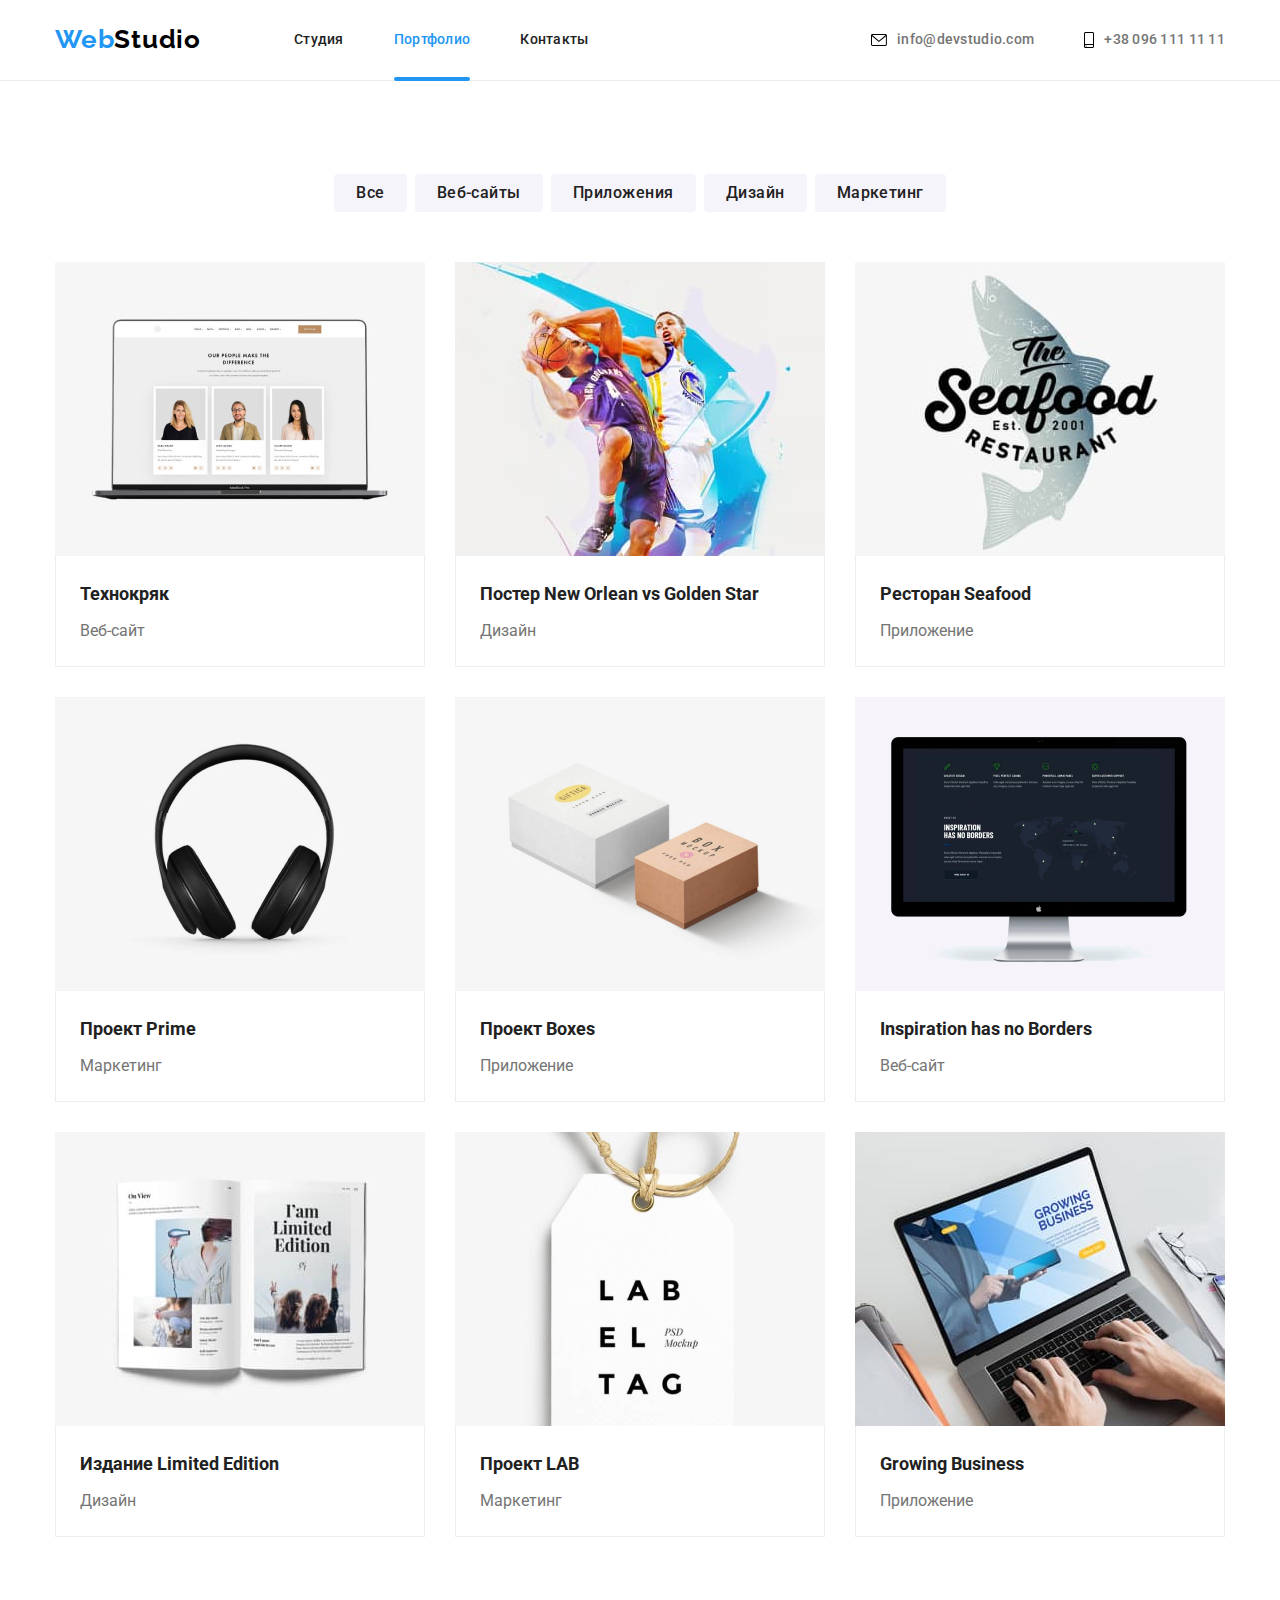
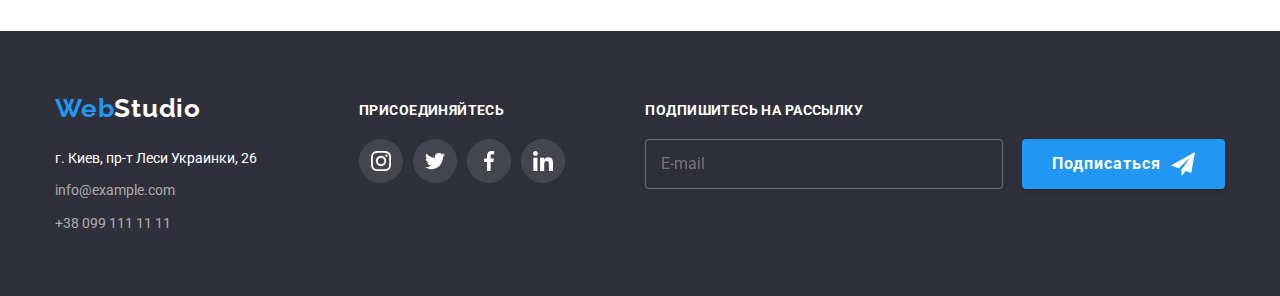
==== portfolio.html @ 0a2e7b6c "clone hw-07" ====
<!DOCTYPE html>
<html lang="en">
  <head>
    <meta charset="UTF-8" />
    <meta http-equiv="X-UA-Compatible" content="IE=edge" />
    <meta name="viewport" content="width=device-width, initial-scale=1.0" />
    <title>Portfolio</title>
    <link rel="preconnect" href="https://fonts.googleapis.com" />
    <link rel="preconnect" href="https://fonts.gstatic.com" crossorigin />
    <link
      href="https://fonts.googleapis.com/css2?family=Raleway:wght@700&family=Roboto:wght@400;500;700;900&display=swap"
      rel="stylesheet"
    />
    <link
      rel="stylesheet"
      href="https://cdnjs.cloudflare.com/ajax/libs/modern-normalize/1.1.0/modern-normalize.min.css"
    />
    <link rel="stylesheet" href="./css/main.min.css" />
  </head>
  <body>
    <!-- Navigation -->
    <header class="header">
      <div class="container">
        <a class="logo" href="./index.html" lang="en">
          <span class="logo__part">Web</span>Studio
        </a>
        <nav>
          <ul class="navigation list">
            <li class="navigation__item">
              <a href="./index.html" class="navigation__link">Студия</a>
            </li>
            <li class="navigation__item">
              <a
                href="./portfolio.html"
                class="navigation__link navigation__link--current"
                >Портфолио</a
              >
            </li>
            <li class="navigation__item">
              <a href="" class="navigation__link">Контакты</a>
            </li>
          </ul>
        </nav>
        <ul class="contacts list">
          <li class="contacts__item">
            <a href="mailto:info@example.com" class="contacts__link">
              <svg class="contacts__icon" width="16" height="12">
                <use href="./images/icons.svg#icon-envelope"></use>
              </svg>
              info@devstudio.com</a
            >
          </li>
          <li class="contacts__item">
            <a href="tel:+380991111111" class="contacts__link">
              <svg class="contacts__icon" width="10" height="16">
                <use href="./images/icons.svg#icon-smartphone"></use>
              </svg>
              +38 096 111 11 11</a
            >
          </li>
        </ul>
      </div>
    </header>
    <main>
      <section class="section">
        <div class="container">
          <h1 class="h-delete">Portfolio</h1>
          <div>
            <ul class="categories-list list">
              <li class="categories-list__item">
                <button class="button categories-list__button" type="button">
                  Все
                </button>
              </li>
              <li class="categories-list__item">
                <button class="button categories-list__button" type="button">
                  Веб-сайты
                </button>
              </li>
              <li class="categories-list__item">
                <button class="button categories-list__button" type="button">
                  Приложения
                </button>
              </li>
              <li class="categories-list__item">
                <button class="button categories-list__button" type="button">
                  Дизайн
                </button>
              </li>
              <li class="categories-list__item">
                <button class="button categories-list__button" type="button">
                  Маркетинг
                </button>
              </li>
            </ul>
          </div>

          <!-- Portfolio -->

          <ul class="project portfolio-list list">
            <li class="project__item">
              <div class="project__wrap">
                <img
                  class="project__img"
                  src="./images/portfolio-tehnokrak.jpg"
                  alt="Страница веб-сайта на ноутбуке"
                  width="370"
                />
                <p class="project__top-text">
                  Технокряк это современная площадка распространения
                  коронавируса. Компании используют эту платформу для цифрового
                  шпионажа и атак на защищённые сервера конкурентов.
                </p>
              </div>
              <div class="project-name">
                <h2 class="project-name__title">Технокряк</h2>
                <p class="project-name__text">Веб-сайт</p>
              </div>
            </li>
            <li class="project__item">
              <div class="project__wrap">
                <img
                  class="project__img"
                  src="./images/portfolio-new-orlean-vs-golden-star.jpg"
                  alt="Два баскетболиста в прыжке борятся за мяч"
                  width="370"
                />
                <p class="project__top-text">
                  Технокряк это современная площадка распространения
                  коронавируса. Компании используют эту платформу для цифрового
                  шпионажа и атак на защищённые сервера конкурентов.
                </p>
              </div>

              <div class="project-name">
                <h2 class="project-name__title">
                  Постер New Orlean vs Golden Star
                </h2>
                <p class="project-name__text">Дизайн</p>
              </div>
            </li>
            <li class="project__item">
              <div class="project__wrap">
                <img
                  class="project__img"
                  src="./images/portfolio-seafood.jpg"
                  alt="Логотип ресторана Seafood, рыба на фоне"
                  width="370"
                />
                <p class="project__top-text">
                  Технокряк это современная площадка распространения
                  коронавируса. Компании используют эту платформу для цифрового
                  шпионажа и атак на защищённые сервера конкурентов.
                </p>
              </div>

              <div class="project-name">
                <h2 class="project-name__title">Ресторан Seafood</h2>
                <p class="project-name__text">Приложение</p>
              </div>
            </li>
            <li class="project__item">
              <div class="project__wrap">
                <img
                  class="project__img"
                  src="./images/portfolio-prime.jpg"
                  alt="Наушники"
                  width="370"
                />
                <p class="project__top-text">
                  Технокряк это современная площадка распространения
                  коронавируса. Компании используют эту платформу для цифрового
                  шпионажа и атак на защищённые сервера конкурентов.
                </p>
              </div>

              <div class="project-name">
                <h2 class="project-name__title">Проект Prime</h2>
                <p class="project-name__text">Маркетинг</p>
              </div>
            </li>
            <li class="project__item">
              <div class="project__wrap">
                <img
                  class="project__img"
                  src="./images/portfolio-boxes.jpg"
                  alt="Две упаковки, одна белая, вторая крафтовая"
                  width="370"
                />
                <p class="project__top-text">
                  Технокряк это современная площадка распространения
                  коронавируса. Компании используют эту платформу для цифрового
                  шпионажа и атак на защищённые сервера конкурентов.
                </p>
              </div>

              <div class="project-name">
                <h2 class="project-name__title">Проект Boxes</h2>
                <p class="project-name__text">Приложение</p>
              </div>
            </li>
            <li class="project__item">
              <div class="project__wrap">
                <img
                  class="project__img"
                  src="./images/portfolio-inspiration-has-no-borders.jpg"
                  alt="Страница веб-сайта на мониторе"
                  width="370"
                />
                <p class="project__top-text">
                  Технокряк это современная площадка распространения
                  коронавируса. Компании используют эту платформу для цифрового
                  шпионажа и атак на защищённые сервера конкурентов.
                </p>
              </div>

              <div class="project-name">
                <h2 class="project-name__title">Inspiration has no Borders</h2>
                <p class="project-name__text">Веб-сайт</p>
              </div>
            </li>
            <li class="project__item">
              <div class="project__wrap">
                <img
                  class="project__img"
                  src="./images/portfolio-limited-edition.jpg"
                  alt="Открытый каталог"
                  width="370"
                />
                <p class="project__top-text">
                  Технокряк это современная площадка распространения
                  коронавируса. Компании используют эту платформу для цифрового
                  шпионажа и атак на защищённые сервера конкурентов.
                </p>
              </div>

              <div class="project-name">
                <h2 class="project-name__title">Издание Limited Edition</h2>
                <p class="project-name__text">Дизайн</p>
              </div>
            </li>
            <li class="project__item">
              <div class="project__wrap">
                <img
                  class="project__img"
                  src="./images/portfolio-lab.jpg"
                  alt="Бирка бренда одежды"
                  width="370"
                />
                <p class="project__top-text">
                  Технокряк это современная площадка распространения
                  коронавируса. Компании используют эту платформу для цифрового
                  шпионажа и атак на защищённые сервера конкурентов.
                </p>
              </div>

              <div class="project-name">
                <h2 class="project-name__title">Проект LAB</h2>
                <p class="project-name__text">Маркетинг</p>
              </div>
            </li>
            <li class="project__item">
              <div class="project__wrap">
                <img
                  class="project__img"
                  src="./images/portfolio-growing-business.jpg"
                  alt="Страница веб-сайта на ноутбуке"
                  width="370"
                />
                <p class="project__top-text">
                  Технокряк это современная площадка распространения
                  коронавируса. Компании используют эту платформу для цифрового
                  шпионажа и атак на защищённые сервера конкурентов.
                </p>
              </div>

              <div class="project-name">
                <h2 class="project-name__title">Growing Business</h2>
                <p class="project-name__text">Приложение</p>
              </div>
            </li>
          </ul>
        </div>
      </section>
    </main>
    <footer class="footer">
      <div class="flex-footer container">
        <div>
          <a class="logo footer__logo" href="./index.html" lang="en">
            <span class="logo__part">Web</span>Studio</a
          >
          <address>
            <ul class="list">
              <li>
                <a class="address" href="https://goo.gl/maps/RJu5ky6C8ofXvxGWA"
                  >г. Киев, пр-т Леси Украинки, 26</a
                >
              </li>
              <li>
                <a class="mail" href="mailto:info@example.com"
                  >info@example.com</a
                >
              </li>
              <li>
                <a class="tel" href="tel:+380991111111">+38 099 111 11 11</a>
              </li>
            </ul>
          </address>
        </div>
        <div class="footer-social">
          <h2 class="footer-social__title">присоединяйтесь</h2>
          <ul class="subscription-social list">
            <li class="subscription-social__item">
              <a
                class="subscription-social__icon"
                href="https://www.instagram.com/"
              >
                <svg width="20" height="20">
                  <use href="./images/icons.svg#icon-instagram"></use>
                </svg>
              </a>
            </li>
            <li class="subscription-social__item">
              <a class="subscription-social__icon" href="https://twitter.com/">
                <svg width="20" height="20">
                  <use href="./images/icons.svg#icon-twitter"></use>
                </svg>
              </a>
            </li>
            <li class="subscription-social__item">
              <a
                class="subscription-social__icon"
                href="https://www.facebook.com/"
              >
                <svg width="20" height="20">
                  <use href="./images/icons.svg#icon-facebook"></use>
                </svg>
              </a>
            </li>
            <li class="subscription-social__item">
              <a
                class="subscription-social__icon"
                href="https://www.linkedin.com/"
              >
                <svg width="20" height="20">
                  <use href="./images/icons.svg#icon-linkedin"></use>
                </svg>
              </a>
            </li>
          </ul>
        </div>
        <div class="subscription-email">
          <p class="subscription-email__title">Подпишитесь на рассылку</p>
          <form>
            <label for="mail"> </label>
            <input
              class="subscription-email__input"
              type="email"
              name="mail"
              id="mail"
              placeholder="E-mail"
            />
            <button class="subscription-email__btn" type="submit">
              Подписаться
              <svg class="subscription-email__icon" width="24" height="24">
                <use href="./images/icons.svg#icon-send"></use>
              </svg>
            </button>
          </form>
        </div>
      </div>
    </footer>
  </body>
</html>
---- css/main.min.css ----
:root{--accent-color: #2196f3;--primary-text-color: #757575;--title-text-color: #212121;--primary-white-color: #ffffff;--secondary-color: #f5f4fa;--footer-bg-color: #2f303a}a{text-decoration:none}h1,h2,h3,p,ul{padding:0;margin:0}button{cursor:pointer}body{font-family:Roboto, sans-serif;color:var(--title-text-color);padding-top:80px}.list{margin:0;padding:0;list-style:none}.h-delete{position:absolute;white-space:nowrap;width:1px;height:1px;overflow:hidden;border:0;padding:0;clip:rect(0 0 0 0);clip-path:inset(50%);margin:-1px}.container{padding-left:15px;padding-right:15px;width:1200px;margin:0 auto}.button{color:var(--title-text-color);font-family:inherit;font-size:16px;padding:10px 32px;display:inline-block;border:none;border-radius:4px;cursor:pointer;margin:0}.button.button--hero{color:var(--primary-white-color);background-color:var(--accent-color);font-weight:700;line-height:1.87;margin-top:30px}.section{padding-top:94px;padding-bottom:94px}.pre__title{font-size:36px;font-weight:700;line-height:1.16;text-align:center}.header{position:fixed;width:100%;top:0;left:0;z-index:1;background-color:var(--primary-white-color);border-bottom:1px solid #ececec}.header>.container{display:flex;align-items:center}.navigation{display:flex}.navigation .navigation__item{position:relative}.navigation .navigation__item:not(:last-child){margin-right:50px}.navigation__link{display:block;align-items:center;padding-top:32px;padding-bottom:32px;color:var(--title-text-color);font-weight:500;font-size:14px;line-height:1.14;letter-spacing:0.02em;transition:color 250ms cubic-bezier(0.4, 0, 0.2, 1)}.navigation__link:hover,.navigation__link:focus{font-weight:500;font-size:14px;line-height:1.14;letter-spacing:0.02em;color:var(--accent-color)}.contacts__link{font-weight:500;font-size:14px;line-height:1.14;letter-spacing:0.02em;color:var(--primary-text-color);display:flex;align-items:center;transition:color 250ms cubic-bezier(0.4, 0, 0.2, 1),fill 250ms cubic-bezier(0.4, 0, 0.2, 1)}.contacts__link:hover,.contacts__link:focus{color:var(--accent-color);fill:var(--accent-color)}.navigation__link--current{color:var(--accent-color)}.navigation__link--current::after{content:'';width:100%;height:4px;border-radius:2px;background:var(--accent-color);display:block;position:absolute;bottom:-1px}.contacts{display:flex;margin-left:auto}.contacts__icon{margin-right:10px}.contacts .contacts__item+.contacts__item{margin-left:50px}.section--hero{max-width:1600px;height:600px;margin-left:auto;margin-right:auto;background-image:linear-gradient(to right, rgba(47,48,58,0.4), rgba(47,48,58,0.4)),url(../images/hero.jpg);background-color:var(--footer-bg-color);background-size:cover;background-repeat:no-repeat;background-position:center;text-align:center;padding-top:200px;padding-bottom:200px}.hero__title{margin:0 auto;width:650px;font-weight:900;font-size:44px;text-transform:uppercase;letter-spacing:0.06em;line-height:1.36;color:var(--primary-white-color)}.section--benefits{padding-bottom:0}.benefits-list{display:flex;justify-content:space-between}.benefits-list__icon{background:var(--secondary-color);border-radius:4px;padding:25px 100px}.benefits-list__title{font-weight:700;font-size:14px;line-height:1.14;letter-spacing:0.03em;text-transform:uppercase;color:var(--title-text-color);margin-top:30px}.benefits-list__text{font-size:14px;line-height:1.71;letter-spacing:0.03em;color:var(--primary-text-color);margin-top:10px;width:270px}.occupation-list{display:flex;margin-top:50px}.occupation-list .occupation-list__item{position:relative}.occupation-list .occupation-list__item+.occupation-list__item{margin-left:30px}.occupation-list__img{display:block}.occupation-list__text{position:absolute;z-index:0;bottom:0;left:0;width:100%;padding:27px 0;text-transform:uppercase;text-align:center;font-weight:700;font-size:14px;line-height:1.14;letter-spacing:0.03em;color:#fff;background:rgba(47,48,58,0.8)}.section-people{background-color:var(--secondary-color)}.people-list{display:flex;margin-top:50px}.people-list__item{width:270px;background-color:#ffffff;box-shadow:0px 1px 3px rgba(0,0,0,0.12),0px 1px 1px rgba(0,0,0,0.14),0px 2px 1px rgba(0,0,0,0.2);border-radius:0px 0px 4px 4px}.people-wrap{padding-top:30px;padding-bottom:30px}.people-wrap__title{font-size:16px;font-weight:500;line-height:1.18;text-align:center}.people-wrap__text{font-size:16px;line-height:1.18;color:var(--primary-text-color);margin-top:10px;text-align:center}.people-list .people-list__item+.people-list__item{margin-left:30px}.social-list{margin-top:16px;display:flex;justify-content:center;align-items:center}.social-list__item:not(:last-child){margin-right:10px}.social-list__link{display:flex;justify-content:center;align-items:center;width:44px;height:44px;border-radius:50%;background:#fff;fill:#afb1b8;transition:fill 250ms cubic-bezier(0.4, 0, 0.2, 1),background 250ms cubic-bezier(0.4, 0, 0.2, 1)}.social-list__link:hover,.social-list__link:focus{background:var(--accent-color);fill:#fff}.company-list{display:flex;justify-content:space-between;margin-top:50px}.company-list__item{border:1px solid #afb1b8;border-radius:4px;transition:border 250ms cubic-bezier(0.4, 0, 0.2, 1)}.company-list__item:hover,.company-list__item:focus{border-color:var(--accent-color)}.company-list__link{display:flex;padding:16px 32px;fill:#afb1b8;transition:fill 250ms cubic-bezier(0.4, 0, 0.2, 1)}.company-list__link:hover,.company-list__link:focus{fill:var(--accent-color)}.footer{background-color:var(--footer-bg-color);padding-top:60px;padding-bottom:60px}.address{color:var(--primary-white-color);font-family:Roboto;font-style:normal;font-weight:400;font-size:14px;line-height:1.71;margin-top:20px;display:block;transition:color 250ms cubic-bezier(0.4, 0, 0.2, 1)}.address:hover,.address:focus{color:var(--accent-color)}.mail,.tel{color:rgba(255,255,255,0.6);font-family:Roboto;font-style:normal;font-weight:400;font-size:14px;line-height:1.71;margin-top:9px;display:block;transition:color 250ms cubic-bezier(0.4, 0, 0.2, 1)}.mail:hover,.mail:focus,.tel:hover,.tel:focus{color:var(--accent-color)}.flex-footer{display:flex}.footer-social__title,.subscription-email__title{font-weight:700;font-size:14px;line-height:1.14;letter-spacing:0.03em;text-transform:uppercase;color:var(--primary-white-color);margin-bottom:20px}.footer-social{margin-left:65px;padding-top:12px}.subscription-social{display:flex}.subscription-social__item:not(:last-child){margin-right:10px}.subscription-social__icon{display:flex;padding:12px;border-radius:50%;background:rgba(255,255,255,0.1);fill:var(--primary-white-color);transition:background 250ms cubic-bezier(0.4, 0, 0.2, 1)}.subscription-social__icon:hover,.subscription-social__icon:focus{background:var(--accent-color)}.subscription-email{margin-left:auto;padding-top:12px}.subscription-email__input{width:358px;padding:15px;border:1px solid rgba(255,255,255,0.3);filter:drop-shadow(0px 4px 4px rgba(0,0,0,0.15));border-radius:4px;background-color:inherit;color:var(--primary-white-color)}.subscription-email__icon{margin-left:10px}.subscription-email__btn{cursor:pointer;background:#2196f3;box-shadow:0px 4px 4px rgba(0,0,0,0.15);border-radius:4px;border-color:transparent;font-weight:700;font-size:16px;line-height:1.88;align-items:center;letter-spacing:0.06em;color:var(--primary-white-color);padding:8px 28px;margin-left:15px;fill:var(--primary-white-color);display:inline-flex;align-items:center}.backdrop{position:fixed;width:100vw;height:100vh;background-color:rgba(0,0,0,0.2);top:0;left:0;z-index:2;transition:opacity 500ms cubic-bezier(0, 0.48, 0.29, 0.94),visibility 600ms cubic-bezier(0, 0.48, 0.29, 0.94),scale 300ms cubic-bezier(0, 0.48, 0.29, 0.94)}.modal{position:absolute;top:50%;left:50%;transform:translate(-50%, -50%);width:530px;background-color:#fff;box-shadow:0px 1px 3px rgba(0,0,0,0.12),0px 1px 1px rgba(0,0,0,0.14),0px 2px 1px rgba(0,0,0,0.2);border-radius:4px}.modal__container{padding:40px}.modal__title{font-weight:700;font-size:20px;line-height:1.15;letter-spacing:0.03em;margin-bottom:12px}.is-hidden{transform:scale(120%);opacity:0;pointer-events:none;visibility:hidden}.form-list__item{margin-bottom:10px;fill:var(--accent-color)}.form-list__label{font-size:12px;line-height:1.16;letter-spacing:0.01em;color:var(--primary-text-color);margin-bottom:4px;display:block}.form-list__wrap{position:relative}.form-list__icon{position:absolute;top:50%;left:12px;transform:translateY(-50%);fill:var(--title-text-color);transition:fill 250ms cubic-bezier(0.4, 0, 0.2, 1)}.form-list__input:hover ~ .form-list__icon,.form-list__input:focus ~ .form-list__icon{fill:var(--accent-color)}.form-list__input{border:1px solid rgba(33,33,33,0.2);border-radius:4px;height:40px;width:100%;padding-left:42px;transition:border 250ms cubic-bezier(0.4, 0, 0.2, 1)}.form-list__input:hover,.form-list__input:focus{border:1px solid var(--accent-color)}.form-list__textarea{border:1px solid rgba(33,33,33,0.2);border-radius:4px;height:120px;resize:none;padding:12px 16px;font-size:12px;line-height:1.16;letter-spacing:0.01em;margin-bottom:20px;width:100%;transition:border 250ms cubic-bezier(0.4, 0, 0.2, 1)}.form-list__textarea:hover,.form-list__textarea:focus{border:1px solid var(--accent-color)}.form-list__textarea::placeholder{font-size:12px;line-height:1.16;letter-spacing:0.01em;color:rgba(117,117,117,0.5)}.last-form{margin-bottom:0}.policy{margin-bottom:30px;text-align:center}.policy__text{font-size:14px;line-height:1.71;letter-spacing:0.03em;color:var(--primary-text-color);display:flex;align-items:center;justify-content:center}.check-icon{fill:currentColor}.policy__text span{width:14px;height:13px;border:2px solid var(--title-text-color);border-radius:2px;margin-right:8px;display:flex;align-items:center;justify-content:center;color:transparent}.policy__checkbox:checked+.policy__text>span{background:var(--accent-color);border:none;color:var(--primary-white-color)}.modal-button{position:absolute;right:8px;top:8px;border-radius:50%;cursor:pointer;border:1px solid rgba(0,0,0,0.1);background:var(--primary-white-color);display:flex;padding:6px;transition:fill 250ms cubic-bezier(0.4, 0, 0.2, 1)}.modal-button:hover,.modal-button:focus{fill:var(--accent-color)}.btn-send{color:var(--primary-white-color);background:var(--accent-color);box-shadow:0px 4px 4px rgba(0,0,0,0.15);border-radius:4px;border:none;font-weight:700;font-size:16px;line-height:1.88;align-items:center;text-align:center;letter-spacing:0.06em;padding:10px 55px;display:block;margin-left:auto;margin-right:auto;transition:background 250ms cubic-bezier(0.4, 0, 0.2, 1);cursor:pointer}.btn-send:hover,.btn-send:focus{background:#188ce8}.agreements{font-size:14px;line-height:1.71;letter-spacing:0.03em;text-decoration-line:underline;margin-left:3px;color:var(--accent-color)}.logo{color:#000000;font-family:Raleway;font-style:normal;font-weight:bold;font-size:26px;line-height:1.38;letter-spacing:0.03em;text-decoration:none;margin-right:93px}.logo__part{color:var(--accent-color)}.footer__logo{color:var(--primary-white-color)}.portfolio-list{margin-top:50px;display:flex;flex-wrap:wrap}.project__item{width:370px;margin-right:30px;margin-bottom:30px;transition:box-shadow 250ms cubic-bezier(0.4, 0, 0.2, 1)}.project__item:hover,.project__item:focus{box-shadow:0px 1px 1px rgba(0,0,0,0.12),0px 4px 4px rgba(0,0,0,0.06),1px 4px 6px rgba(0,0,0,0.16)}.project__item:nth-child(3n){margin-right:0}.project__item:nth-last-child(-n+3){margin-bottom:0}.project__img{display:block}.project__wrap{position:relative;overflow:hidden}.project__top-text{position:absolute;top:0;left:0;color:var(--primary-white-color);font-size:18px;line-height:1.56;letter-spacing:0.03em;background:rgba(33,150,243,0.9);padding:63px 24px;transform:translateY(101%);transition:transform 250ms cubic-bezier(0.4, 0, 0.2, 1)}.project__item:hover .project__top-text{transform:translateY(0)}.project-name{padding:20px 24px;border-left:1px solid #eeeeee;border-right:1px solid #eeeeee;border-bottom:1px solid #eeeeee}.project-name__title{font-size:18px;line-height:2}.project-name__text{font-size:16px;line-height:1.87;color:var(--primary-text-color);margin-top:4px}.categories-list{display:flex;justify-content:center}.categories-list .categories-list__item+.categories-list__item{margin-left:8px}.categories-list__button{color:var(--title-text-color);background-color:var(--secondary-color);font-weight:500;letter-spacing:0.03em;line-height:1.62;padding:6px 22px;transition:color 250ms cubic-bezier(0.4, 0, 0.2, 1),background-color 250ms cubic-bezier(0.4, 0, 0.2, 1)}.categories-list__button:hover,.categories-list__button:focus{color:var(--primary-white-color);background-color:var(--accent-color);box-shadow:0px 3px 1px rgba(0,0,0,0.1),0px 1px 2px rgba(0,0,0,0.08),0px 2px 2px rgba(0,0,0,0.12)}
/*# sourceMappingURL=main.min.css.map */
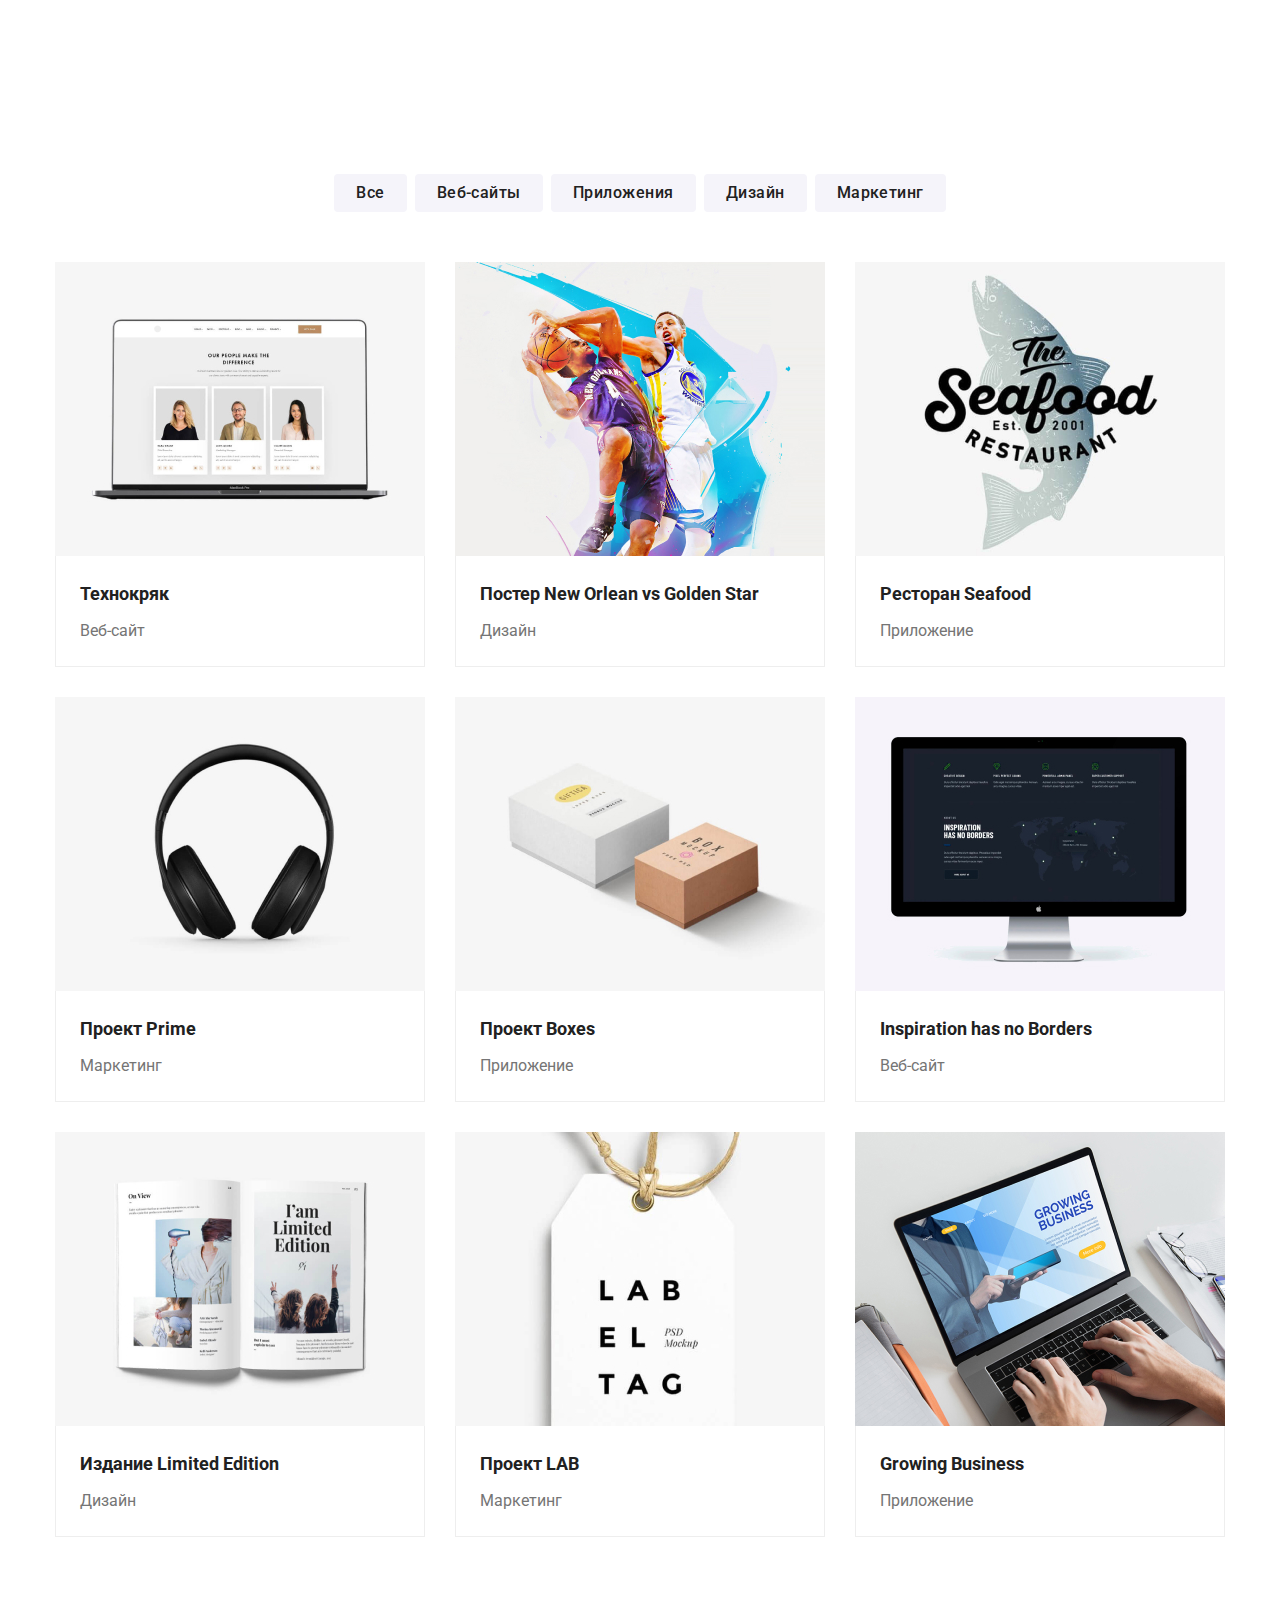
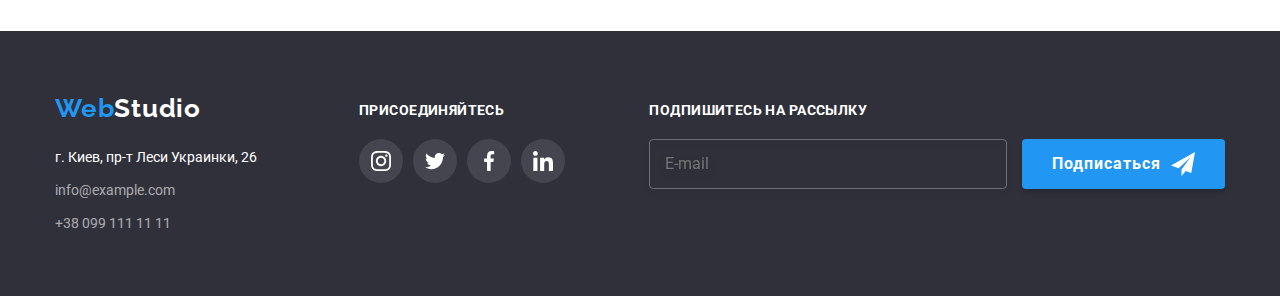
==== commit 33363cf0: "add adaptation page portfolio" ====
--- a/portfolio.html
+++ b/portfolio.html
@@ -19,7 +19,7 @@
   </head>
   <body>
     <!-- Navigation -->
-    <header class="header">
+    <!-- <header class="header">
       <div class="container">
         <a class="logo" href="./index.html" lang="en">
           <span class="logo__part">Web</span>Studio
@@ -60,7 +60,7 @@
           </li>
         </ul>
       </div>
-    </header>
+    </header> -->
     <main>
       <section class="section">
         <div class="container">
@@ -100,12 +100,36 @@
           <ul class="project portfolio-list list">
             <li class="project__item">
               <div class="project__wrap">
-                <img
-                  class="project__img"
-                  src="./images/portfolio-tehnokrak.jpg"
-                  alt="Страница веб-сайта на ноутбуке"
-                  width="370"
-                />
+                <picture>
+                  <source
+                    srcset="
+                      ./images/portfolio-tehnokrak-mob.jpg    1x,
+                      ./images/portfolio-tehnokrak-mob-2x.jpg 2x
+                    "
+                    media="(max-width:767px)"
+                  />
+                  <source
+                    srcset="
+                      ./images/portfolio-tehnokrak-tab.jpg    1x,
+                      ./images/portfolio-tehnokrak-tab-2x.jpg 2x
+                    "
+                    media="(max-width:1199px)"
+                  />
+                  <source
+                    srcset="
+                      ./images/portfolio-tehnokrak.jpg    1x,
+                      ./images/portfolio-tehnokrak-2x.jpg 2x
+                    "
+                    media="(min-width:1200px)"
+                  />
+                  <img
+                    class="project__img"
+                    src="./images/portfolio-tehnokrak.jpg"
+                    alt="Страница веб-сайта на ноутбуке"
+                    width="100%"
+                  />
+                </picture>
+
                 <p class="project__top-text">
                   Технокряк это современная площадка распространения
                   коронавируса. Компании используют эту платформу для цифрового
@@ -119,12 +143,36 @@
             </li>
             <li class="project__item">
               <div class="project__wrap">
-                <img
-                  class="project__img"
-                  src="./images/portfolio-new-orlean-vs-golden-star.jpg"
-                  alt="Два баскетболиста в прыжке борятся за мяч"
-                  width="370"
-                />
+                <picture>
+                  <source
+                    srcset="
+                      ./images/portfolio-new-orlean-vs-golden-star-mob.jpg    1x,
+                      ./images/portfolio-new-orlean-vs-golden-star-mob-2x.jpg 2x
+                    "
+                    media="(max-width:767px)"
+                  />
+                  <source
+                    srcset="
+                      ./images/portfolio-new-orlean-vs-golden-star-tab.jpg    1x,
+                      ./images/portfolio-new-orlean-vs-golden-star-tab-2x.jpg 2x
+                    "
+                    media="(max-width:1199px)"
+                  />
+                  <source
+                    srcset="
+                      ./images/portfolio-new-orlean-vs-golden-star.jpg    1x,
+                      ./images/portfolio-new-orlean-vs-golden-star-2x.jpg 2x
+                    "
+                    media="(min-width:1200px)"
+                  />
+                  <img
+                    class="project__img"
+                    src="./images/portfolio-new-orlean-vs-golden-star.jpg"
+                    alt="Два баскетболиста в прыжке борятся за мяч"
+                    width="100%"
+                  />
+                </picture>
+
                 <p class="project__top-text">
                   Технокряк это современная площадка распространения
                   коронавируса. Компании используют эту платформу для цифрового
@@ -141,12 +189,36 @@
             </li>
             <li class="project__item">
               <div class="project__wrap">
-                <img
-                  class="project__img"
-                  src="./images/portfolio-seafood.jpg"
-                  alt="Логотип ресторана Seafood, рыба на фоне"
-                  width="370"
-                />
+                <picture>
+                  <source
+                    srcset="
+                      ./images/portfolio-seafood-mob.jpg    1x,
+                      ./images/portfolio-seafood-mob-2x.jpg 2x
+                    "
+                    media="(max-width:767px)"
+                  />
+                  <source
+                    srcset="
+                      ./images/portfolio-seafood-tab.jpg    1x,
+                      ./images/portfolio-seafood-tab-2x.jpg 2x
+                    "
+                    media="(max-width:1199px)"
+                  />
+                  <source
+                    srcset="
+                      ./images/portfolio-seafood.jpg    1x,
+                      ./images/portfolio-seafood-2x.jpg 2x
+                    "
+                    media="(min-width:1200px)"
+                  />
+                  <img
+                    class="project__img"
+                    src="./images/portfolio-seafood.jpg"
+                    alt="Логотип ресторана Seafood, рыба на фоне"
+                    width="100%"
+                  />
+                </picture>
+
                 <p class="project__top-text">
                   Технокряк это современная площадка распространения
                   коронавируса. Компании используют эту платформу для цифрового
@@ -161,12 +233,36 @@
             </li>
             <li class="project__item">
               <div class="project__wrap">
-                <img
-                  class="project__img"
-                  src="./images/portfolio-prime.jpg"
-                  alt="Наушники"
-                  width="370"
-                />
+                <picture>
+                  <source
+                    srcset="
+                      ./images/portfolio-prime-mob.jpg    1x,
+                      ./images/portfolio-prime-mob-2x.jpg 2x
+                    "
+                    media="(max-width:767px)"
+                  />
+                  <source
+                    srcset="
+                      ./images/portfolio-prime-tab.jpg    1x,
+                      ./images/portfolio-prime-tab-2x.jpg 2x
+                    "
+                    media="(max-width:1199px)"
+                  />
+                  <source
+                    srcset="
+                      ./images/portfolio-prime.jpg    1x,
+                      ./images/portfolio-prime-2x.jpg 2x
+                    "
+                    media="(min-width:1200px)"
+                  />
+                  <img
+                    class="project__img"
+                    src="./images/portfolio-prime.jpg"
+                    alt="Наушники"
+                    width="100%"
+                  />
+                </picture>
+
                 <p class="project__top-text">
                   Технокряк это современная площадка распространения
                   коронавируса. Компании используют эту платформу для цифрового
@@ -181,12 +277,36 @@
             </li>
             <li class="project__item">
               <div class="project__wrap">
-                <img
-                  class="project__img"
-                  src="./images/portfolio-boxes.jpg"
-                  alt="Две упаковки, одна белая, вторая крафтовая"
-                  width="370"
-                />
+                <picture>
+                  <source
+                    srcset="
+                      ./images/portfolio-boxes-mob.jpg    1x,
+                      ./images/portfolio-boxes-mob-2x.jpg 2x
+                    "
+                    media="(max-width:767px)"
+                  />
+                  <source
+                    srcset="
+                      ./images/portfolio-boxes-tab.jpg    1x,
+                      ./images/portfolio-boxes-tab-2x.jpg 2x
+                    "
+                    media="(max-width:1199px)"
+                  />
+                  <source
+                    srcset="
+                      ./images/portfolio-boxes.jpg    1x,
+                      ./images/portfolio-boxes-2x.jpg 2x
+                    "
+                    media="(min-width:1200px)"
+                  />
+                  <img
+                    class="project__img"
+                    src="./images/portfolio-boxes.jpg"
+                    alt="Две упаковки, одна белая, вторая крафтовая"
+                    width="100%"
+                  />
+                </picture>
+
                 <p class="project__top-text">
                   Технокряк это современная площадка распространения
                   коронавируса. Компании используют эту платформу для цифрового
@@ -201,12 +321,36 @@
             </li>
             <li class="project__item">
               <div class="project__wrap">
-                <img
-                  class="project__img"
-                  src="./images/portfolio-inspiration-has-no-borders.jpg"
-                  alt="Страница веб-сайта на мониторе"
-                  width="370"
-                />
+                <picture>
+                  <source
+                    srcset="
+                      ./images/portfolio-inspiration-has-no-borders-mob.jpg    1x,
+                      ./images/portfolio-inspiration-has-no-borders-mob-2x.jpg 2x
+                    "
+                    media="(max-width:767px)"
+                  />
+                  <source
+                    srcset="
+                      ./images/portfolio-inspiration-has-no-borders-tab.jpg    1x,
+                      ./images/portfolio-inspiration-has-no-borders-tab-2x.jpg 2x
+                    "
+                    media="(max-width:1199px)"
+                  />
+                  <source
+                    srcset="
+                      ./images/portfolio-inspiration-has-no-borders.jpg    1x,
+                      ./images/portfolio-inspiration-has-no-borders-2x.jpg 2x
+                    "
+                    media="(min-width:1200px)"
+                  />
+                  <img
+                    class="project__img"
+                    src="./images/portfolio-inspiration-has-no-borders.jpg"
+                    alt="Страница веб-сайта на мониторе"
+                    width="100%"
+                  />
+                </picture>
+
                 <p class="project__top-text">
                   Технокряк это современная площадка распространения
                   коронавируса. Компании используют эту платформу для цифрового
@@ -221,12 +365,36 @@
             </li>
             <li class="project__item">
               <div class="project__wrap">
-                <img
-                  class="project__img"
-                  src="./images/portfolio-limited-edition.jpg"
-                  alt="Открытый каталог"
-                  width="370"
-                />
+                <picture>
+                  <source
+                    srcset="
+                      ./images/portfolio-limited-edition-mob.jpg    1x,
+                      ./images/portfolio-limited-edition-mob-2x.jpg 2x
+                    "
+                    media="(max-width:767px)"
+                  />
+                  <source
+                    srcset="
+                      ./images/portfolio-limited-edition-tab.jpg    1x,
+                      ./images/portfolio-limited-edition-tab-2x.jpg 2x
+                    "
+                    media="(max-width:1199px)"
+                  />
+                  <source
+                    srcset="
+                      ./images/portfolio-limited-edition.jpg    1x,
+                      ./images/portfolio-limited-edition-2x.jpg 2x
+                    "
+                    media="(min-width:1200px)"
+                  />
+                  <img
+                    class="project__img"
+                    src="./images/portfolio-limited-edition.jpg"
+                    alt="Открытый каталог"
+                    width="100%"
+                  />
+                </picture>
+
                 <p class="project__top-text">
                   Технокряк это современная площадка распространения
                   коронавируса. Компании используют эту платформу для цифрового
@@ -241,12 +409,36 @@
             </li>
             <li class="project__item">
               <div class="project__wrap">
-                <img
-                  class="project__img"
-                  src="./images/portfolio-lab.jpg"
-                  alt="Бирка бренда одежды"
-                  width="370"
-                />
+                <picture>
+                  <source
+                    srcset="
+                      ./images/portfolio-lab-mob.jpg    1x,
+                      ./images/portfolio-lab-mob-2x.jpg 2x
+                    "
+                    media="(max-width:767px)"
+                  />
+                  <source
+                    srcset="
+                      ./images/portfolio-lab-tab.jpg    1x,
+                      ./images/portfolio-lab-tab-2x.jpg 2x
+                    "
+                    media="(max-width:1199px)"
+                  />
+                  <source
+                    srcset="
+                      ./images/portfolio-lab.jpg    1x,
+                      ./images/portfolio-lab-2x.jpg 2x
+                    "
+                    media="(min-width:1200px)"
+                  />
+                  <img
+                    class="project__img"
+                    src="./images/portfolio-lab.jpg"
+                    alt="Бирка бренда одежды"
+                    width="100%"
+                  />
+                </picture>
+
                 <p class="project__top-text">
                   Технокряк это современная площадка распространения
                   коронавируса. Компании используют эту платформу для цифрового
@@ -261,12 +453,36 @@
             </li>
             <li class="project__item">
               <div class="project__wrap">
-                <img
-                  class="project__img"
-                  src="./images/portfolio-growing-business.jpg"
-                  alt="Страница веб-сайта на ноутбуке"
-                  width="370"
-                />
+                <picture>
+                  <source
+                    srcset="
+                      ./images/portfolio-growing-business-mob.jpg    1x,
+                      ./images/portfolio-growing-business-mob-2x.jpg 2x
+                    "
+                    media="(max-width:767px)"
+                  />
+                  <source
+                    srcset="
+                      ./images/portfolio-growing-business-tab.jpg    1x,
+                      ./images/portfolio-growing-business-tab-2x.jpg 2x
+                    "
+                    media="(max-width:1199px)"
+                  />
+                  <source
+                    srcset="
+                      ./images/portfolio-growing-business.jpg    1x,
+                      ./images/portfolio-growing-business-2x.jpg 2x
+                    "
+                    media="(min-width:1200px)"
+                  />
+                  <img
+                    class="project__img"
+                    src="./images/portfolio-growing-business.jpg"
+                    alt="Страница веб-сайта на ноутбуке"
+                    width="100%"
+                  />
+                </picture>
+
                 <p class="project__top-text">
                   Технокряк это современная площадка распространения
                   коронавируса. Компании используют эту платформу для цифрового
@@ -283,9 +499,10 @@
         </div>
       </section>
     </main>
+    <!-- Подвал  -->
     <footer class="footer">
       <div class="flex-footer container">
-        <div>
+        <div class="footer-contacts">
           <a class="logo footer__logo" href="./index.html" lang="en">
             <span class="logo__part">Web</span>Studio</a
           >
--- a/css/main.min.css
+++ b/css/main.min.css
@@ -1,2 +1,2 @@
-:root{--accent-color: #2196f3;--primary-text-color: #757575;--title-text-color: #212121;--primary-white-color: #ffffff;--secondary-color: #f5f4fa;--footer-bg-color: #2f303a}a{text-decoration:none}h1,h2,h3,p,ul{padding:0;margin:0}button{cursor:pointer}body{font-family:Roboto, sans-serif;color:var(--title-text-color);padding-top:80px}.list{margin:0;padding:0;list-style:none}.h-delete{position:absolute;white-space:nowrap;width:1px;height:1px;overflow:hidden;border:0;padding:0;clip:rect(0 0 0 0);clip-path:inset(50%);margin:-1px}.container{padding-left:15px;padding-right:15px;width:1200px;margin:0 auto}.button{color:var(--title-text-color);font-family:inherit;font-size:16px;padding:10px 32px;display:inline-block;border:none;border-radius:4px;cursor:pointer;margin:0}.button.button--hero{color:var(--primary-white-color);background-color:var(--accent-color);font-weight:700;line-height:1.87;margin-top:30px}.section{padding-top:94px;padding-bottom:94px}.pre__title{font-size:36px;font-weight:700;line-height:1.16;text-align:center}.header{position:fixed;width:100%;top:0;left:0;z-index:1;background-color:var(--primary-white-color);border-bottom:1px solid #ececec}.header>.container{display:flex;align-items:center}.navigation{display:flex}.navigation .navigation__item{position:relative}.navigation .navigation__item:not(:last-child){margin-right:50px}.navigation__link{display:block;align-items:center;padding-top:32px;padding-bottom:32px;color:var(--title-text-color);font-weight:500;font-size:14px;line-height:1.14;letter-spacing:0.02em;transition:color 250ms cubic-bezier(0.4, 0, 0.2, 1)}.navigation__link:hover,.navigation__link:focus{font-weight:500;font-size:14px;line-height:1.14;letter-spacing:0.02em;color:var(--accent-color)}.contacts__link{font-weight:500;font-size:14px;line-height:1.14;letter-spacing:0.02em;color:var(--primary-text-color);display:flex;align-items:center;transition:color 250ms cubic-bezier(0.4, 0, 0.2, 1),fill 250ms cubic-bezier(0.4, 0, 0.2, 1)}.contacts__link:hover,.contacts__link:focus{color:var(--accent-color);fill:var(--accent-color)}.navigation__link--current{color:var(--accent-color)}.navigation__link--current::after{content:'';width:100%;height:4px;border-radius:2px;background:var(--accent-color);display:block;position:absolute;bottom:-1px}.contacts{display:flex;margin-left:auto}.contacts__icon{margin-right:10px}.contacts .contacts__item+.contacts__item{margin-left:50px}.section--hero{max-width:1600px;height:600px;margin-left:auto;margin-right:auto;background-image:linear-gradient(to right, rgba(47,48,58,0.4), rgba(47,48,58,0.4)),url(../images/hero.jpg);background-color:var(--footer-bg-color);background-size:cover;background-repeat:no-repeat;background-position:center;text-align:center;padding-top:200px;padding-bottom:200px}.hero__title{margin:0 auto;width:650px;font-weight:900;font-size:44px;text-transform:uppercase;letter-spacing:0.06em;line-height:1.36;color:var(--primary-white-color)}.section--benefits{padding-bottom:0}.benefits-list{display:flex;justify-content:space-between}.benefits-list__icon{background:var(--secondary-color);border-radius:4px;padding:25px 100px}.benefits-list__title{font-weight:700;font-size:14px;line-height:1.14;letter-spacing:0.03em;text-transform:uppercase;color:var(--title-text-color);margin-top:30px}.benefits-list__text{font-size:14px;line-height:1.71;letter-spacing:0.03em;color:var(--primary-text-color);margin-top:10px;width:270px}.occupation-list{display:flex;margin-top:50px}.occupation-list .occupation-list__item{position:relative}.occupation-list .occupation-list__item+.occupation-list__item{margin-left:30px}.occupation-list__img{display:block}.occupation-list__text{position:absolute;z-index:0;bottom:0;left:0;width:100%;padding:27px 0;text-transform:uppercase;text-align:center;font-weight:700;font-size:14px;line-height:1.14;letter-spacing:0.03em;color:#fff;background:rgba(47,48,58,0.8)}.section-people{background-color:var(--secondary-color)}.people-list{display:flex;margin-top:50px}.people-list__item{width:270px;background-color:#ffffff;box-shadow:0px 1px 3px rgba(0,0,0,0.12),0px 1px 1px rgba(0,0,0,0.14),0px 2px 1px rgba(0,0,0,0.2);border-radius:0px 0px 4px 4px}.people-wrap{padding-top:30px;padding-bottom:30px}.people-wrap__title{font-size:16px;font-weight:500;line-height:1.18;text-align:center}.people-wrap__text{font-size:16px;line-height:1.18;color:var(--primary-text-color);margin-top:10px;text-align:center}.people-list .people-list__item+.people-list__item{margin-left:30px}.social-list{margin-top:16px;display:flex;justify-content:center;align-items:center}.social-list__item:not(:last-child){margin-right:10px}.social-list__link{display:flex;justify-content:center;align-items:center;width:44px;height:44px;border-radius:50%;background:#fff;fill:#afb1b8;transition:fill 250ms cubic-bezier(0.4, 0, 0.2, 1),background 250ms cubic-bezier(0.4, 0, 0.2, 1)}.social-list__link:hover,.social-list__link:focus{background:var(--accent-color);fill:#fff}.company-list{display:flex;justify-content:space-between;margin-top:50px}.company-list__item{border:1px solid #afb1b8;border-radius:4px;transition:border 250ms cubic-bezier(0.4, 0, 0.2, 1)}.company-list__item:hover,.company-list__item:focus{border-color:var(--accent-color)}.company-list__link{display:flex;padding:16px 32px;fill:#afb1b8;transition:fill 250ms cubic-bezier(0.4, 0, 0.2, 1)}.company-list__link:hover,.company-list__link:focus{fill:var(--accent-color)}.footer{background-color:var(--footer-bg-color);padding-top:60px;padding-bottom:60px}.address{color:var(--primary-white-color);font-family:Roboto;font-style:normal;font-weight:400;font-size:14px;line-height:1.71;margin-top:20px;display:block;transition:color 250ms cubic-bezier(0.4, 0, 0.2, 1)}.address:hover,.address:focus{color:var(--accent-color)}.mail,.tel{color:rgba(255,255,255,0.6);font-family:Roboto;font-style:normal;font-weight:400;font-size:14px;line-height:1.71;margin-top:9px;display:block;transition:color 250ms cubic-bezier(0.4, 0, 0.2, 1)}.mail:hover,.mail:focus,.tel:hover,.tel:focus{color:var(--accent-color)}.flex-footer{display:flex}.footer-social__title,.subscription-email__title{font-weight:700;font-size:14px;line-height:1.14;letter-spacing:0.03em;text-transform:uppercase;color:var(--primary-white-color);margin-bottom:20px}.footer-social{margin-left:65px;padding-top:12px}.subscription-social{display:flex}.subscription-social__item:not(:last-child){margin-right:10px}.subscription-social__icon{display:flex;padding:12px;border-radius:50%;background:rgba(255,255,255,0.1);fill:var(--primary-white-color);transition:background 250ms cubic-bezier(0.4, 0, 0.2, 1)}.subscription-social__icon:hover,.subscription-social__icon:focus{background:var(--accent-color)}.subscription-email{margin-left:auto;padding-top:12px}.subscription-email__input{width:358px;padding:15px;border:1px solid rgba(255,255,255,0.3);filter:drop-shadow(0px 4px 4px rgba(0,0,0,0.15));border-radius:4px;background-color:inherit;color:var(--primary-white-color)}.subscription-email__icon{margin-left:10px}.subscription-email__btn{cursor:pointer;background:#2196f3;box-shadow:0px 4px 4px rgba(0,0,0,0.15);border-radius:4px;border-color:transparent;font-weight:700;font-size:16px;line-height:1.88;align-items:center;letter-spacing:0.06em;color:var(--primary-white-color);padding:8px 28px;margin-left:15px;fill:var(--primary-white-color);display:inline-flex;align-items:center}.backdrop{position:fixed;width:100vw;height:100vh;background-color:rgba(0,0,0,0.2);top:0;left:0;z-index:2;transition:opacity 500ms cubic-bezier(0, 0.48, 0.29, 0.94),visibility 600ms cubic-bezier(0, 0.48, 0.29, 0.94),scale 300ms cubic-bezier(0, 0.48, 0.29, 0.94)}.modal{position:absolute;top:50%;left:50%;transform:translate(-50%, -50%);width:530px;background-color:#fff;box-shadow:0px 1px 3px rgba(0,0,0,0.12),0px 1px 1px rgba(0,0,0,0.14),0px 2px 1px rgba(0,0,0,0.2);border-radius:4px}.modal__container{padding:40px}.modal__title{font-weight:700;font-size:20px;line-height:1.15;letter-spacing:0.03em;margin-bottom:12px}.is-hidden{transform:scale(120%);opacity:0;pointer-events:none;visibility:hidden}.form-list__item{margin-bottom:10px;fill:var(--accent-color)}.form-list__label{font-size:12px;line-height:1.16;letter-spacing:0.01em;color:var(--primary-text-color);margin-bottom:4px;display:block}.form-list__wrap{position:relative}.form-list__icon{position:absolute;top:50%;left:12px;transform:translateY(-50%);fill:var(--title-text-color);transition:fill 250ms cubic-bezier(0.4, 0, 0.2, 1)}.form-list__input:hover ~ .form-list__icon,.form-list__input:focus ~ .form-list__icon{fill:var(--accent-color)}.form-list__input{border:1px solid rgba(33,33,33,0.2);border-radius:4px;height:40px;width:100%;padding-left:42px;transition:border 250ms cubic-bezier(0.4, 0, 0.2, 1)}.form-list__input:hover,.form-list__input:focus{border:1px solid var(--accent-color)}.form-list__textarea{border:1px solid rgba(33,33,33,0.2);border-radius:4px;height:120px;resize:none;padding:12px 16px;font-size:12px;line-height:1.16;letter-spacing:0.01em;margin-bottom:20px;width:100%;transition:border 250ms cubic-bezier(0.4, 0, 0.2, 1)}.form-list__textarea:hover,.form-list__textarea:focus{border:1px solid var(--accent-color)}.form-list__textarea::placeholder{font-size:12px;line-height:1.16;letter-spacing:0.01em;color:rgba(117,117,117,0.5)}.last-form{margin-bottom:0}.policy{margin-bottom:30px;text-align:center}.policy__text{font-size:14px;line-height:1.71;letter-spacing:0.03em;color:var(--primary-text-color);display:flex;align-items:center;justify-content:center}.check-icon{fill:currentColor}.policy__text span{width:14px;height:13px;border:2px solid var(--title-text-color);border-radius:2px;margin-right:8px;display:flex;align-items:center;justify-content:center;color:transparent}.policy__checkbox:checked+.policy__text>span{background:var(--accent-color);border:none;color:var(--primary-white-color)}.modal-button{position:absolute;right:8px;top:8px;border-radius:50%;cursor:pointer;border:1px solid rgba(0,0,0,0.1);background:var(--primary-white-color);display:flex;padding:6px;transition:fill 250ms cubic-bezier(0.4, 0, 0.2, 1)}.modal-button:hover,.modal-button:focus{fill:var(--accent-color)}.btn-send{color:var(--primary-white-color);background:var(--accent-color);box-shadow:0px 4px 4px rgba(0,0,0,0.15);border-radius:4px;border:none;font-weight:700;font-size:16px;line-height:1.88;align-items:center;text-align:center;letter-spacing:0.06em;padding:10px 55px;display:block;margin-left:auto;margin-right:auto;transition:background 250ms cubic-bezier(0.4, 0, 0.2, 1);cursor:pointer}.btn-send:hover,.btn-send:focus{background:#188ce8}.agreements{font-size:14px;line-height:1.71;letter-spacing:0.03em;text-decoration-line:underline;margin-left:3px;color:var(--accent-color)}.logo{color:#000000;font-family:Raleway;font-style:normal;font-weight:bold;font-size:26px;line-height:1.38;letter-spacing:0.03em;text-decoration:none;margin-right:93px}.logo__part{color:var(--accent-color)}.footer__logo{color:var(--primary-white-color)}.portfolio-list{margin-top:50px;display:flex;flex-wrap:wrap}.project__item{width:370px;margin-right:30px;margin-bottom:30px;transition:box-shadow 250ms cubic-bezier(0.4, 0, 0.2, 1)}.project__item:hover,.project__item:focus{box-shadow:0px 1px 1px rgba(0,0,0,0.12),0px 4px 4px rgba(0,0,0,0.06),1px 4px 6px rgba(0,0,0,0.16)}.project__item:nth-child(3n){margin-right:0}.project__item:nth-last-child(-n+3){margin-bottom:0}.project__img{display:block}.project__wrap{position:relative;overflow:hidden}.project__top-text{position:absolute;top:0;left:0;color:var(--primary-white-color);font-size:18px;line-height:1.56;letter-spacing:0.03em;background:rgba(33,150,243,0.9);padding:63px 24px;transform:translateY(101%);transition:transform 250ms cubic-bezier(0.4, 0, 0.2, 1)}.project__item:hover .project__top-text{transform:translateY(0)}.project-name{padding:20px 24px;border-left:1px solid #eeeeee;border-right:1px solid #eeeeee;border-bottom:1px solid #eeeeee}.project-name__title{font-size:18px;line-height:2}.project-name__text{font-size:16px;line-height:1.87;color:var(--primary-text-color);margin-top:4px}.categories-list{display:flex;justify-content:center}.categories-list .categories-list__item+.categories-list__item{margin-left:8px}.categories-list__button{color:var(--title-text-color);background-color:var(--secondary-color);font-weight:500;letter-spacing:0.03em;line-height:1.62;padding:6px 22px;transition:color 250ms cubic-bezier(0.4, 0, 0.2, 1),background-color 250ms cubic-bezier(0.4, 0, 0.2, 1)}.categories-list__button:hover,.categories-list__button:focus{color:var(--primary-white-color);background-color:var(--accent-color);box-shadow:0px 3px 1px rgba(0,0,0,0.1),0px 1px 2px rgba(0,0,0,0.08),0px 2px 2px rgba(0,0,0,0.12)}
+:root{--accent-color: #2196f3;--primary-text-color: #757575;--title-text-color: #212121;--primary-white-color: #ffffff;--secondary-color: #f5f4fa;--footer-bg-color: #2f303a}a{text-decoration:none}h1,h2,h3,p,ul{padding:0;margin:0}button{cursor:pointer}body{font-family:Roboto, sans-serif;color:var(--title-text-color);padding-top:80px}.list{margin:0;padding:0;list-style:none}.h-delete{position:absolute;white-space:nowrap;width:1px;height:1px;overflow:hidden;border:0;padding:0;clip:rect(0 0 0 0);clip-path:inset(50%);margin:-1px}.container{padding-left:15px;padding-right:15px;margin:0 auto;width:100%}@media screen and (min-width: 480px){.container{width:480px}}@media screen and (min-width: 768px){.container{width:768px}}@media screen and (min-width: 1200px){.container{width:1200px}}.button{color:var(--title-text-color);font-family:inherit;font-size:16px;padding:10px 32px;display:inline-block;border:none;border-radius:4px;cursor:pointer;margin:0}.button.button--hero{color:var(--primary-white-color);background-color:var(--accent-color);font-weight:700;line-height:1.87;margin-top:30px}.section{padding-top:60px;padding-bottom:60px}@media screen and (min-width: 1200px){.section{padding-top:94px;padding-bottom:94px}}.pre__title{text-align:center;font-weight:700;font-size:28px;line-height:1.17}@media screen and (min-width: 1200px){.pre__title{font-size:36px;line-height:1.16}}.header{position:fixed;width:100%;top:0;left:0;z-index:1;background-color:var(--primary-white-color);border-bottom:1px solid #ececec}.header>.container{display:flex;align-items:center}.navigation{display:flex}.navigation .navigation__item{position:relative}.navigation .navigation__item:not(:last-child){margin-right:50px}.navigation__link{display:block;align-items:center;padding-top:32px;padding-bottom:32px;color:var(--title-text-color);font-weight:500;font-size:14px;line-height:1.14;letter-spacing:0.02em;transition:color 250ms cubic-bezier(0.4, 0, 0.2, 1)}.navigation__link:hover,.navigation__link:focus{font-weight:500;font-size:14px;line-height:1.14;letter-spacing:0.02em;color:var(--accent-color)}.contacts__link{font-weight:500;font-size:14px;line-height:1.14;letter-spacing:0.02em;color:var(--primary-text-color);display:flex;align-items:center;transition:color 250ms cubic-bezier(0.4, 0, 0.2, 1),fill 250ms cubic-bezier(0.4, 0, 0.2, 1)}.contacts__link:hover,.contacts__link:focus{color:var(--accent-color);fill:var(--accent-color)}.navigation__link--current{color:var(--accent-color)}.navigation__link--current::after{content:'';width:100%;height:4px;border-radius:2px;background:var(--accent-color);display:block;position:absolute;bottom:-1px}.contacts{display:flex;margin-left:auto}.contacts__icon{margin-right:10px}.contacts .contacts__item+.contacts__item{margin-left:50px}.section--hero{max-width:1600px;margin-left:auto;margin-right:auto;background-image:linear-gradient(to right, rgba(47,48,58,0.4), rgba(47,48,58,0.4)),url(../images/hero-mob.jpg);background-color:var(--footer-bg-color);background-size:cover;background-repeat:no-repeat;background-position:center;text-align:center;padding-top:118px;padding-bottom:118px}@media (min-device-pixel-ratio: 2), (min-resolution: 192dpi), (min-resolution: 2dppx){.section--hero{background-image:linear-gradient(to right, rgba(47,48,58,0.4), rgba(47,48,58,0.4)),url(../images/hero-mob-2x.jpg)}}@media screen and (min-width: 768px){.section--hero{max-height:400px;background-image:linear-gradient(to right, rgba(47,48,58,0.4), rgba(47,48,58,0.4)),url(../images/hero-tab.jpg)}}@media screen and (min-width: 768px) and (min-device-pixel-ratio: 2), screen and (min-width: 768px) and (min-resolution: 192dpi), screen and (min-width: 768px) and (min-resolution: 2dppx){.section--hero{background-image:linear-gradient(to right, rgba(47,48,58,0.4), rgba(47,48,58,0.4)),url(../images/hero-tab-2x.jpg)}}@media screen and (min-width: 1200px){.section--hero{padding-top:200px;padding-bottom:200px;max-height:600px;background-image:linear-gradient(to right, rgba(47,48,58,0.4), rgba(47,48,58,0.4)),url(../images/hero.jpg)}}@media screen and (min-width: 1200px) and (min-device-pixel-ratio: 2), screen and (min-width: 1200px) and (min-resolution: 192dpi), screen and (min-width: 1200px) and (min-resolution: 2dppx){.section--hero{background-image:linear-gradient(to right, rgba(47,48,58,0.4), rgba(47,48,58,0.4)),url(../images/hero-2x.jpg)}}.hero__title{margin:0 auto;max-width:360px;font-weight:900;font-size:26px;text-transform:uppercase;letter-spacing:0.06em;line-height:1.62;color:var(--primary-white-color)}@media screen and (min-width: 1200px){.hero__title{max-width:650px;font-size:44px;line-height:1.36}}@media screen and (min-width: 1200px){.section--benefits{padding-bottom:0}}.benefits-list{margin-bottom:-30px}@media screen and (min-width: 768px){.benefits-list{display:flex;flex-wrap:wrap;justify-content:space-between}}@media screen and (min-width: 1200px){.benefits-list{display:flex;justify-content:space-between;margin-bottom:0}}.benefits-list__item{width:100%;margin-bottom:30px}@media screen and (min-width: 768px){.benefits-list__item{max-width:354px}}@media screen and (min-width: 1200px){.benefits-list__item{max-width:270px;margin-bottom:0}}.benefits-list__icon{background:var(--secondary-color);border-radius:4px;padding:25px 0;display:flex;align-items:center;justify-content:center}.benefits-list__title{font-weight:700;font-size:14px;line-height:1.14;letter-spacing:0.03em;text-transform:uppercase;color:var(--title-text-color);margin-top:30px;text-align:center}@media screen and (min-width: 768px){.benefits-list__title{text-align:start}}.benefits-list__text{font-size:14px;line-height:1.71;letter-spacing:0.03em;color:var(--primary-text-color);margin-top:10px}@media screen and (min-width: 1200px){.benefits-list__text{width:270px}}@media screen and (max-width: 1199px){.section--occupation{padding:0}}@media screen and (max-width: 1199px){.occupation{display:none}}.occupation-list{display:flex;margin-top:50px}.occupation-list .occupation-list__item{position:relative}.occupation-list .occupation-list__item+.occupation-list__item{margin-left:30px}.occupation-list__img{display:block}.occupation-list__text{position:absolute;z-index:0;bottom:0;left:0;width:100%;padding:27px 0;text-transform:uppercase;text-align:center;font-weight:700;font-size:14px;line-height:1.14;letter-spacing:0.03em;color:#fff;background:rgba(47,48,58,0.8)}.section-people{background-color:var(--secondary-color)}.people-list{margin-top:30px;margin-bottom:-30px}@media screen and (min-width: 768px){.people-list{display:flex;flex-wrap:wrap;margin-left:-30px}}@media screen and (min-width: 1200px){.people-list{margin-top:50px}}.people-list__item{width:100%;margin-bottom:30px;background-color:#ffffff;box-shadow:0px 1px 3px rgba(0,0,0,0.12),0px 1px 1px rgba(0,0,0,0.14),0px 2px 1px rgba(0,0,0,0.2);border-radius:0px 0px 4px 4px}.people-list__item picture{width:100%}@media screen and (min-width: 768px){.people-list__item{width:calc(100% / 2 - 30px);margin-left:30px}}@media screen and (min-width: 1200px){.people-list__item{width:calc(100% / 4 - 30px)}}.people-wrap{padding-top:30px;padding-bottom:30px}.people-wrap__title{font-size:16px;font-weight:500;line-height:1.18;text-align:center}.people-wrap__text{font-size:16px;line-height:1.18;color:var(--primary-text-color);margin-top:10px;text-align:center}.social-list{margin-top:16px;display:flex;justify-content:center;align-items:center}.social-list__item:not(:last-child){margin-right:10px}.social-list__link{display:flex;justify-content:center;align-items:center;width:44px;height:44px;border-radius:50%;background:#fff;fill:#afb1b8;transition:fill 250ms cubic-bezier(0.4, 0, 0.2, 1),background 250ms cubic-bezier(0.4, 0, 0.2, 1)}.social-list__link:hover,.social-list__link:focus{background:var(--accent-color);fill:#fff}.company-list{margin-top:30px;display:flex;flex-wrap:wrap;margin-left:-30px;margin-bottom:-30px}@media screen and (min-width: 1200px){.company-list{justify-content:space-between;margin-top:50px;flex-wrap:nowrap}}.company-list__item{border:1px solid #afb1b8;border-radius:4px;transition:border 250ms cubic-bezier(0.4, 0, 0.2, 1);width:calc(100% / 2 - 30px);margin-left:30px;margin-bottom:30px}.company-list__item:hover,.company-list__item:focus{border-color:var(--accent-color)}@media screen and (min-width: 768px){.company-list__item{width:calc(100% / 3 - 30px)}}@media screen and (min-width: 1200px){.company-list__item{width:calc(100% / 6 - 30px)}}.company-list__link{display:flex;justify-content:center;padding:16px 0;fill:#afb1b8;transition:fill 250ms cubic-bezier(0.4, 0, 0.2, 1)}.company-list__link:hover,.company-list__link:focus{fill:var(--accent-color)}.footer{background-color:var(--footer-bg-color);padding-top:60px;padding-bottom:60px}@media screen and (min-width: 768px){.flex-footer{display:flex;flex-wrap:wrap}}@media screen and (min-width: 768px){.footer-contacts{width:50%}}@media screen and (min-width: 1200px){.footer-contacts{width:max-content}}.address{color:var(--primary-white-color);font-family:Roboto;font-style:normal;font-weight:400;font-size:14px;line-height:1.71;text-align:center;margin-top:20px;display:block;transition:color 250ms cubic-bezier(0.4, 0, 0.2, 1)}.address:hover,.address:focus{color:var(--accent-color)}@media screen and (min-width: 1200px){.address{text-align:left}}.mail,.tel{color:rgba(255,255,255,0.6);font-family:Roboto;font-style:normal;font-weight:400;font-size:14px;line-height:1.71;text-align:center;margin-top:9px;display:block;transition:color 250ms cubic-bezier(0.4, 0, 0.2, 1)}.mail:hover,.mail:focus,.tel:hover,.tel:focus{color:var(--accent-color)}@media screen and (min-width: 1200px){.mail,.tel{text-align:left}}.footer-social__title{font-weight:700;font-size:14px;line-height:1.14;letter-spacing:0.03em;text-transform:uppercase;color:var(--primary-white-color);margin-bottom:20px;margin-top:60px;display:block;text-align:center}@media screen and (min-width: 768px){.footer-social__title{margin-top:5px}}@media screen and (min-width: 1200px){.footer-social__title{margin-top:0;text-align:left}}.subscription-email__title{font-weight:700;font-size:14px;line-height:1.14;letter-spacing:0.03em;text-transform:uppercase;color:var(--primary-white-color);margin-bottom:20px;display:block;text-align:center}@media screen and (min-width: 1200px){.subscription-email__title{margin-top:0;text-align:left}}@media screen and (min-width: 768px){.footer-social{width:50%}}@media screen and (min-width: 1200px){.footer-social{margin-left:65px;padding-top:12px;width:max-content}}.subscription-social{display:flex;justify-content:center}.subscription-social__item:not(:last-child){margin-right:10px}.subscription-social__icon{display:flex;padding:12px;border-radius:50%;background:rgba(255,255,255,0.1);fill:var(--primary-white-color);transition:background 250ms cubic-bezier(0.4, 0, 0.2, 1)}.subscription-social__icon:hover,.subscription-social__icon:focus{background:var(--accent-color)}.subscription-email{padding-top:12px;margin-top:60px}@media screen and (min-width: 768px){.subscription-email{margin:0 auto;margin-top:60px}}@media screen and (min-width: 1200px){.subscription-email{margin-top:0;margin:0;margin-left:auto}}.subscription-email__input{width:100%;padding:15px;border:1px solid rgba(255,255,255,0.3);filter:drop-shadow(0px 4px 4px rgba(0,0,0,0.15));border-radius:4px;background-color:inherit;color:var(--primary-white-color);margin-bottom:20px}@media screen and (min-width: 768px){.subscription-email__input{width:450px}}@media screen and (min-width: 1200px){.subscription-email__input{display:block;width:358px;margin-bottom:0}}.subscription-email__icon{margin-left:10px}.subscription-email__btn{cursor:pointer;background:#2196f3;box-shadow:0px 4px 4px rgba(0,0,0,0.15);border-radius:4px;border-color:transparent;font-weight:700;font-size:16px;line-height:1.88;align-items:center;letter-spacing:0.06em;color:var(--primary-white-color);padding:8px 28px;fill:var(--primary-white-color);display:flex;align-items:center;margin:0 auto}@media screen and (min-width: 1200px){.subscription-email__btn{display:inline-flex;margin-left:15px}}@media screen and (min-width: 1200px){.subscription-email form{display:flex}}.backdrop{position:fixed;width:100vw;height:100vh;background-color:rgba(0,0,0,0.2);top:0;left:0;z-index:2;transition:opacity 500ms cubic-bezier(0, 0.48, 0.29, 0.94),visibility 600ms cubic-bezier(0, 0.48, 0.29, 0.94),scale 300ms cubic-bezier(0, 0.48, 0.29, 0.94)}.modal{position:absolute;top:50%;left:50%;transform:translate(-50%, -50%);width:530px;background-color:#fff;box-shadow:0px 1px 3px rgba(0,0,0,0.12),0px 1px 1px rgba(0,0,0,0.14),0px 2px 1px rgba(0,0,0,0.2);border-radius:4px}.modal__container{padding:40px}.modal__title{font-weight:700;font-size:20px;line-height:1.15;letter-spacing:0.03em;margin-bottom:12px}.is-hidden{transform:scale(120%);opacity:0;pointer-events:none;visibility:hidden}.form-list__item{margin-bottom:10px;fill:var(--accent-color)}.form-list__label{font-size:12px;line-height:1.16;letter-spacing:0.01em;color:var(--primary-text-color);margin-bottom:4px;display:block}.form-list__wrap{position:relative}.form-list__icon{position:absolute;top:50%;left:12px;transform:translateY(-50%);fill:var(--title-text-color);transition:fill 250ms cubic-bezier(0.4, 0, 0.2, 1)}.form-list__input:hover ~ .form-list__icon,.form-list__input:focus ~ .form-list__icon{fill:var(--accent-color)}.form-list__input{border:1px solid rgba(33,33,33,0.2);border-radius:4px;height:40px;width:100%;padding-left:42px;transition:border 250ms cubic-bezier(0.4, 0, 0.2, 1)}.form-list__input:hover,.form-list__input:focus{border:1px solid var(--accent-color)}.form-list__textarea{border:1px solid rgba(33,33,33,0.2);border-radius:4px;height:120px;resize:none;padding:12px 16px;font-size:12px;line-height:1.16;letter-spacing:0.01em;margin-bottom:20px;width:100%;transition:border 250ms cubic-bezier(0.4, 0, 0.2, 1)}.form-list__textarea:hover,.form-list__textarea:focus{border:1px solid var(--accent-color)}.form-list__textarea::placeholder{font-size:12px;line-height:1.16;letter-spacing:0.01em;color:rgba(117,117,117,0.5)}.last-form{margin-bottom:0}.policy{margin-bottom:30px;text-align:center}.policy__text{font-size:14px;line-height:1.71;letter-spacing:0.03em;color:var(--primary-text-color);display:flex;align-items:center;justify-content:center}.check-icon{fill:currentColor}.policy__text span{width:14px;height:13px;border:2px solid var(--title-text-color);border-radius:2px;margin-right:8px;display:flex;align-items:center;justify-content:center;color:transparent}.policy__checkbox:checked+.policy__text>span{background:var(--accent-color);border:none;color:var(--primary-white-color)}.modal-button{position:absolute;right:8px;top:8px;border-radius:50%;cursor:pointer;border:1px solid rgba(0,0,0,0.1);background:var(--primary-white-color);display:flex;padding:6px;transition:fill 250ms cubic-bezier(0.4, 0, 0.2, 1)}.modal-button:hover,.modal-button:focus{fill:var(--accent-color)}.btn-send{color:var(--primary-white-color);background:var(--accent-color);box-shadow:0px 4px 4px rgba(0,0,0,0.15);border-radius:4px;border:none;font-weight:700;font-size:16px;line-height:1.88;align-items:center;text-align:center;letter-spacing:0.06em;padding:10px 55px;display:block;margin-left:auto;margin-right:auto;transition:background 250ms cubic-bezier(0.4, 0, 0.2, 1);cursor:pointer}.btn-send:hover,.btn-send:focus{background:#188ce8}.agreements{font-size:14px;line-height:1.71;letter-spacing:0.03em;text-decoration-line:underline;margin-left:3px;color:var(--accent-color)}.logo{color:#000000;font-family:Raleway;font-style:normal;font-weight:bold;font-size:26px;line-height:1.38;letter-spacing:0.03em;text-decoration:none}.logo__part{color:var(--accent-color)}@media screen and (min-width: 1200px){.logo{margin-right:93px}}.footer__logo{color:var(--primary-white-color);text-align:center;display:block}@media screen and (min-width: 1200px){.footer__logo{text-align:left}}.portfolio-list{margin-top:40px;display:flex;flex-wrap:wrap}@media screen and (min-width: 768px){.portfolio-list{margin-top:30px}}@media screen and (min-width: 1200px){.portfolio-list{margin-top:50px}}.project{margin-bottom:-30px}@media screen and (min-width: 768px){.project{margin-left:-30px}}.project__item{width:100%;margin-bottom:30px;transition:box-shadow 250ms cubic-bezier(0.4, 0, 0.2, 1)}.project__item:hover,.project__item:focus{box-shadow:0px 1px 1px rgba(0,0,0,0.12),0px 4px 4px rgba(0,0,0,0.06),1px 4px 6px rgba(0,0,0,0.16)}@media screen and (min-width: 768px){.project__item{width:calc(100% / 2 - 30px);margin-left:30px}}@media screen and (min-width: 1200px){.project__item{width:calc(100% / 3 - 30px)}}.project__img{display:block}.project__wrap{position:relative;overflow:hidden}.project__top-text{position:absolute;top:0;left:0;color:var(--primary-white-color);font-size:15px;line-height:1.56;letter-spacing:0.03em;background:rgba(33,150,243,0.9);padding:0 24px;width:100%;height:100%;display:flex;align-items:center;transform:translateY(101%);transition:transform 250ms cubic-bezier(0.4, 0, 0.2, 1)}@media screen and (min-width: 480px){.project__top-text{font-size:18px}}.project__item:hover .project__top-text{transform:translateY(0)}.project-name{padding:20px 24px;border-left:1px solid #eeeeee;border-right:1px solid #eeeeee;border-bottom:1px solid #eeeeee}.project-name__title{font-size:18px;line-height:2}.project-name__text{font-size:16px;line-height:1.87;color:var(--primary-text-color);margin-top:4px}.categories-list{display:flex;flex-wrap:wrap;margin-bottom:-15px}@media screen and (min-width: 768px){.categories-list{justify-content:center}}.categories-list__item{margin-bottom:15px}.categories-list__item:not(:last-child){margin-right:8px}.categories-list__button{color:var(--title-text-color);background-color:var(--secondary-color);font-weight:500;letter-spacing:0.03em;line-height:1.62;padding:6px 22px;transition:color 250ms cubic-bezier(0.4, 0, 0.2, 1),background-color 250ms cubic-bezier(0.4, 0, 0.2, 1)}.categories-list__button:hover,.categories-list__button:focus{color:var(--primary-white-color);background-color:var(--accent-color);box-shadow:0px 3px 1px rgba(0,0,0,0.1),0px 1px 2px rgba(0,0,0,0.08),0px 2px 2px rgba(0,0,0,0.12)}
 /*# sourceMappingURL=main.min.css.map */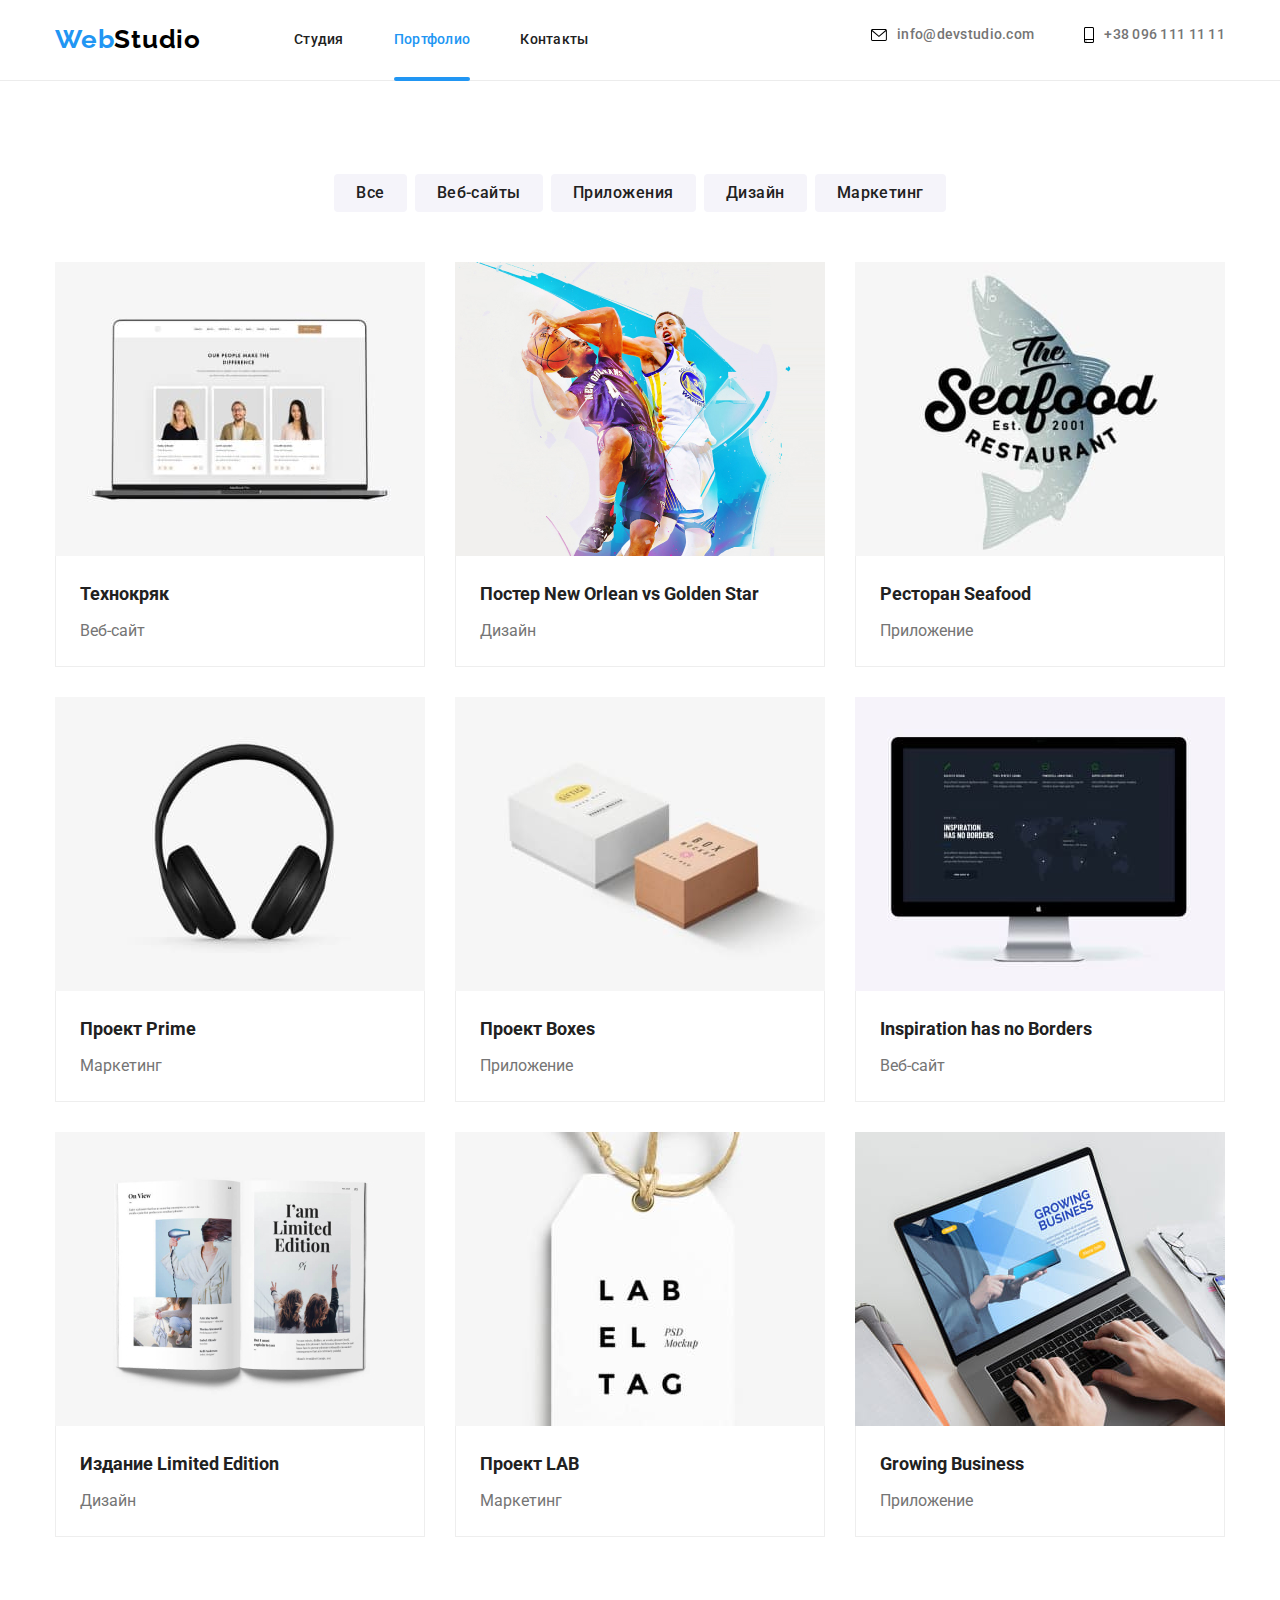
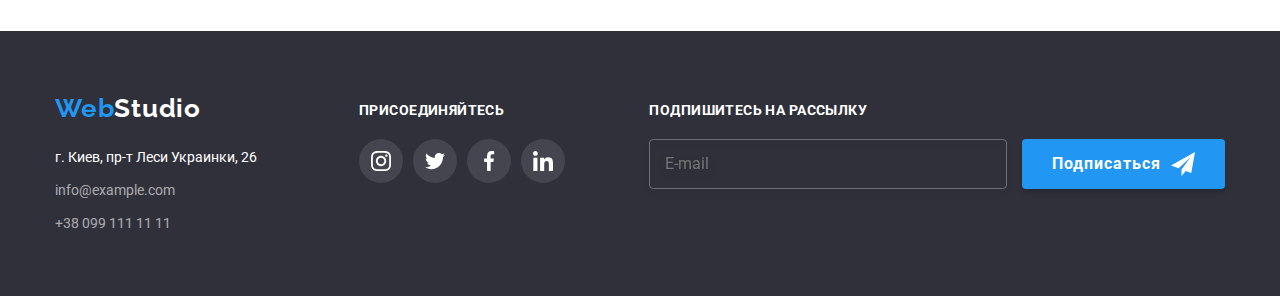
==== commit 5b63cd80: "add adaptation header" ====
--- a/portfolio.html
+++ b/portfolio.html
@@ -19,12 +19,12 @@
   </head>
   <body>
     <!-- Navigation -->
-    <!-- <header class="header">
-      <div class="container">
+    <header class="header">
+      <div class="menu container">
         <a class="logo" href="./index.html" lang="en">
           <span class="logo__part">Web</span>Studio
         </a>
-        <nav>
+        <nav class="nav">
           <ul class="navigation list">
             <li class="navigation__item">
               <a href="./index.html" class="navigation__link">Студия</a>
@@ -42,7 +42,7 @@
           </ul>
         </nav>
         <ul class="contacts list">
-          <li class="contacts__item">
+          <li class="contacts__item contacts__item--mail">
             <a href="mailto:info@example.com" class="contacts__link">
               <svg class="contacts__icon" width="16" height="12">
                 <use href="./images/icons.svg#icon-envelope"></use>
@@ -59,8 +59,24 @@
             >
           </li>
         </ul>
+        <button class="menu-open-btn">
+          <input
+            type="checkbox"
+            id="checkbox3"
+            class="checkbox3 visuallyHidden"
+          />
+          <label for="checkbox3">
+            <div class="hamburger hamburger3">
+              <span class="bar bar1"></span>
+              <span class="bar bar2"></span>
+              <span class="bar bar3"></span>
+              <span class="bar bar4"></span>
+            </div>
+          </label>
+        </button>
       </div>
-    </header> -->
+      <div class="mob-menu" data-menu-button></div>
+    </header>
     <main>
       <section class="section">
         <div class="container">
--- a/css/main.min.css
+++ b/css/main.min.css
@@ -1,2 +1,2 @@
-:root{--accent-color: #2196f3;--primary-text-color: #757575;--title-text-color: #212121;--primary-white-color: #ffffff;--secondary-color: #f5f4fa;--footer-bg-color: #2f303a}a{text-decoration:none}h1,h2,h3,p,ul{padding:0;margin:0}button{cursor:pointer}body{font-family:Roboto, sans-serif;color:var(--title-text-color);padding-top:80px}.list{margin:0;padding:0;list-style:none}.h-delete{position:absolute;white-space:nowrap;width:1px;height:1px;overflow:hidden;border:0;padding:0;clip:rect(0 0 0 0);clip-path:inset(50%);margin:-1px}.container{padding-left:15px;padding-right:15px;margin:0 auto;width:100%}@media screen and (min-width: 480px){.container{width:480px}}@media screen and (min-width: 768px){.container{width:768px}}@media screen and (min-width: 1200px){.container{width:1200px}}.button{color:var(--title-text-color);font-family:inherit;font-size:16px;padding:10px 32px;display:inline-block;border:none;border-radius:4px;cursor:pointer;margin:0}.button.button--hero{color:var(--primary-white-color);background-color:var(--accent-color);font-weight:700;line-height:1.87;margin-top:30px}.section{padding-top:60px;padding-bottom:60px}@media screen and (min-width: 1200px){.section{padding-top:94px;padding-bottom:94px}}.pre__title{text-align:center;font-weight:700;font-size:28px;line-height:1.17}@media screen and (min-width: 1200px){.pre__title{font-size:36px;line-height:1.16}}.header{position:fixed;width:100%;top:0;left:0;z-index:1;background-color:var(--primary-white-color);border-bottom:1px solid #ececec}.header>.container{display:flex;align-items:center}.navigation{display:flex}.navigation .navigation__item{position:relative}.navigation .navigation__item:not(:last-child){margin-right:50px}.navigation__link{display:block;align-items:center;padding-top:32px;padding-bottom:32px;color:var(--title-text-color);font-weight:500;font-size:14px;line-height:1.14;letter-spacing:0.02em;transition:color 250ms cubic-bezier(0.4, 0, 0.2, 1)}.navigation__link:hover,.navigation__link:focus{font-weight:500;font-size:14px;line-height:1.14;letter-spacing:0.02em;color:var(--accent-color)}.contacts__link{font-weight:500;font-size:14px;line-height:1.14;letter-spacing:0.02em;color:var(--primary-text-color);display:flex;align-items:center;transition:color 250ms cubic-bezier(0.4, 0, 0.2, 1),fill 250ms cubic-bezier(0.4, 0, 0.2, 1)}.contacts__link:hover,.contacts__link:focus{color:var(--accent-color);fill:var(--accent-color)}.navigation__link--current{color:var(--accent-color)}.navigation__link--current::after{content:'';width:100%;height:4px;border-radius:2px;background:var(--accent-color);display:block;position:absolute;bottom:-1px}.contacts{display:flex;margin-left:auto}.contacts__icon{margin-right:10px}.contacts .contacts__item+.contacts__item{margin-left:50px}.section--hero{max-width:1600px;margin-left:auto;margin-right:auto;background-image:linear-gradient(to right, rgba(47,48,58,0.4), rgba(47,48,58,0.4)),url(../images/hero-mob.jpg);background-color:var(--footer-bg-color);background-size:cover;background-repeat:no-repeat;background-position:center;text-align:center;padding-top:118px;padding-bottom:118px}@media (min-device-pixel-ratio: 2), (min-resolution: 192dpi), (min-resolution: 2dppx){.section--hero{background-image:linear-gradient(to right, rgba(47,48,58,0.4), rgba(47,48,58,0.4)),url(../images/hero-mob-2x.jpg)}}@media screen and (min-width: 768px){.section--hero{max-height:400px;background-image:linear-gradient(to right, rgba(47,48,58,0.4), rgba(47,48,58,0.4)),url(../images/hero-tab.jpg)}}@media screen and (min-width: 768px) and (min-device-pixel-ratio: 2), screen and (min-width: 768px) and (min-resolution: 192dpi), screen and (min-width: 768px) and (min-resolution: 2dppx){.section--hero{background-image:linear-gradient(to right, rgba(47,48,58,0.4), rgba(47,48,58,0.4)),url(../images/hero-tab-2x.jpg)}}@media screen and (min-width: 1200px){.section--hero{padding-top:200px;padding-bottom:200px;max-height:600px;background-image:linear-gradient(to right, rgba(47,48,58,0.4), rgba(47,48,58,0.4)),url(../images/hero.jpg)}}@media screen and (min-width: 1200px) and (min-device-pixel-ratio: 2), screen and (min-width: 1200px) and (min-resolution: 192dpi), screen and (min-width: 1200px) and (min-resolution: 2dppx){.section--hero{background-image:linear-gradient(to right, rgba(47,48,58,0.4), rgba(47,48,58,0.4)),url(../images/hero-2x.jpg)}}.hero__title{margin:0 auto;max-width:360px;font-weight:900;font-size:26px;text-transform:uppercase;letter-spacing:0.06em;line-height:1.62;color:var(--primary-white-color)}@media screen and (min-width: 1200px){.hero__title{max-width:650px;font-size:44px;line-height:1.36}}@media screen and (min-width: 1200px){.section--benefits{padding-bottom:0}}.benefits-list{margin-bottom:-30px}@media screen and (min-width: 768px){.benefits-list{display:flex;flex-wrap:wrap;justify-content:space-between}}@media screen and (min-width: 1200px){.benefits-list{display:flex;justify-content:space-between;margin-bottom:0}}.benefits-list__item{width:100%;margin-bottom:30px}@media screen and (min-width: 768px){.benefits-list__item{max-width:354px}}@media screen and (min-width: 1200px){.benefits-list__item{max-width:270px;margin-bottom:0}}.benefits-list__icon{background:var(--secondary-color);border-radius:4px;padding:25px 0;display:flex;align-items:center;justify-content:center}.benefits-list__title{font-weight:700;font-size:14px;line-height:1.14;letter-spacing:0.03em;text-transform:uppercase;color:var(--title-text-color);margin-top:30px;text-align:center}@media screen and (min-width: 768px){.benefits-list__title{text-align:start}}.benefits-list__text{font-size:14px;line-height:1.71;letter-spacing:0.03em;color:var(--primary-text-color);margin-top:10px}@media screen and (min-width: 1200px){.benefits-list__text{width:270px}}@media screen and (max-width: 1199px){.section--occupation{padding:0}}@media screen and (max-width: 1199px){.occupation{display:none}}.occupation-list{display:flex;margin-top:50px}.occupation-list .occupation-list__item{position:relative}.occupation-list .occupation-list__item+.occupation-list__item{margin-left:30px}.occupation-list__img{display:block}.occupation-list__text{position:absolute;z-index:0;bottom:0;left:0;width:100%;padding:27px 0;text-transform:uppercase;text-align:center;font-weight:700;font-size:14px;line-height:1.14;letter-spacing:0.03em;color:#fff;background:rgba(47,48,58,0.8)}.section-people{background-color:var(--secondary-color)}.people-list{margin-top:30px;margin-bottom:-30px}@media screen and (min-width: 768px){.people-list{display:flex;flex-wrap:wrap;margin-left:-30px}}@media screen and (min-width: 1200px){.people-list{margin-top:50px}}.people-list__item{width:100%;margin-bottom:30px;background-color:#ffffff;box-shadow:0px 1px 3px rgba(0,0,0,0.12),0px 1px 1px rgba(0,0,0,0.14),0px 2px 1px rgba(0,0,0,0.2);border-radius:0px 0px 4px 4px}.people-list__item picture{width:100%}@media screen and (min-width: 768px){.people-list__item{width:calc(100% / 2 - 30px);margin-left:30px}}@media screen and (min-width: 1200px){.people-list__item{width:calc(100% / 4 - 30px)}}.people-wrap{padding-top:30px;padding-bottom:30px}.people-wrap__title{font-size:16px;font-weight:500;line-height:1.18;text-align:center}.people-wrap__text{font-size:16px;line-height:1.18;color:var(--primary-text-color);margin-top:10px;text-align:center}.social-list{margin-top:16px;display:flex;justify-content:center;align-items:center}.social-list__item:not(:last-child){margin-right:10px}.social-list__link{display:flex;justify-content:center;align-items:center;width:44px;height:44px;border-radius:50%;background:#fff;fill:#afb1b8;transition:fill 250ms cubic-bezier(0.4, 0, 0.2, 1),background 250ms cubic-bezier(0.4, 0, 0.2, 1)}.social-list__link:hover,.social-list__link:focus{background:var(--accent-color);fill:#fff}.company-list{margin-top:30px;display:flex;flex-wrap:wrap;margin-left:-30px;margin-bottom:-30px}@media screen and (min-width: 1200px){.company-list{justify-content:space-between;margin-top:50px;flex-wrap:nowrap}}.company-list__item{border:1px solid #afb1b8;border-radius:4px;transition:border 250ms cubic-bezier(0.4, 0, 0.2, 1);width:calc(100% / 2 - 30px);margin-left:30px;margin-bottom:30px}.company-list__item:hover,.company-list__item:focus{border-color:var(--accent-color)}@media screen and (min-width: 768px){.company-list__item{width:calc(100% / 3 - 30px)}}@media screen and (min-width: 1200px){.company-list__item{width:calc(100% / 6 - 30px)}}.company-list__link{display:flex;justify-content:center;padding:16px 0;fill:#afb1b8;transition:fill 250ms cubic-bezier(0.4, 0, 0.2, 1)}.company-list__link:hover,.company-list__link:focus{fill:var(--accent-color)}.footer{background-color:var(--footer-bg-color);padding-top:60px;padding-bottom:60px}@media screen and (min-width: 768px){.flex-footer{display:flex;flex-wrap:wrap}}@media screen and (min-width: 768px){.footer-contacts{width:50%}}@media screen and (min-width: 1200px){.footer-contacts{width:max-content}}.address{color:var(--primary-white-color);font-family:Roboto;font-style:normal;font-weight:400;font-size:14px;line-height:1.71;text-align:center;margin-top:20px;display:block;transition:color 250ms cubic-bezier(0.4, 0, 0.2, 1)}.address:hover,.address:focus{color:var(--accent-color)}@media screen and (min-width: 1200px){.address{text-align:left}}.mail,.tel{color:rgba(255,255,255,0.6);font-family:Roboto;font-style:normal;font-weight:400;font-size:14px;line-height:1.71;text-align:center;margin-top:9px;display:block;transition:color 250ms cubic-bezier(0.4, 0, 0.2, 1)}.mail:hover,.mail:focus,.tel:hover,.tel:focus{color:var(--accent-color)}@media screen and (min-width: 1200px){.mail,.tel{text-align:left}}.footer-social__title{font-weight:700;font-size:14px;line-height:1.14;letter-spacing:0.03em;text-transform:uppercase;color:var(--primary-white-color);margin-bottom:20px;margin-top:60px;display:block;text-align:center}@media screen and (min-width: 768px){.footer-social__title{margin-top:5px}}@media screen and (min-width: 1200px){.footer-social__title{margin-top:0;text-align:left}}.subscription-email__title{font-weight:700;font-size:14px;line-height:1.14;letter-spacing:0.03em;text-transform:uppercase;color:var(--primary-white-color);margin-bottom:20px;display:block;text-align:center}@media screen and (min-width: 1200px){.subscription-email__title{margin-top:0;text-align:left}}@media screen and (min-width: 768px){.footer-social{width:50%}}@media screen and (min-width: 1200px){.footer-social{margin-left:65px;padding-top:12px;width:max-content}}.subscription-social{display:flex;justify-content:center}.subscription-social__item:not(:last-child){margin-right:10px}.subscription-social__icon{display:flex;padding:12px;border-radius:50%;background:rgba(255,255,255,0.1);fill:var(--primary-white-color);transition:background 250ms cubic-bezier(0.4, 0, 0.2, 1)}.subscription-social__icon:hover,.subscription-social__icon:focus{background:var(--accent-color)}.subscription-email{padding-top:12px;margin-top:60px}@media screen and (min-width: 768px){.subscription-email{margin:0 auto;margin-top:60px}}@media screen and (min-width: 1200px){.subscription-email{margin-top:0;margin:0;margin-left:auto}}.subscription-email__input{width:100%;padding:15px;border:1px solid rgba(255,255,255,0.3);filter:drop-shadow(0px 4px 4px rgba(0,0,0,0.15));border-radius:4px;background-color:inherit;color:var(--primary-white-color);margin-bottom:20px}@media screen and (min-width: 768px){.subscription-email__input{width:450px}}@media screen and (min-width: 1200px){.subscription-email__input{display:block;width:358px;margin-bottom:0}}.subscription-email__icon{margin-left:10px}.subscription-email__btn{cursor:pointer;background:#2196f3;box-shadow:0px 4px 4px rgba(0,0,0,0.15);border-radius:4px;border-color:transparent;font-weight:700;font-size:16px;line-height:1.88;align-items:center;letter-spacing:0.06em;color:var(--primary-white-color);padding:8px 28px;fill:var(--primary-white-color);display:flex;align-items:center;margin:0 auto}@media screen and (min-width: 1200px){.subscription-email__btn{display:inline-flex;margin-left:15px}}@media screen and (min-width: 1200px){.subscription-email form{display:flex}}.backdrop{position:fixed;width:100vw;height:100vh;background-color:rgba(0,0,0,0.2);top:0;left:0;z-index:2;transition:opacity 500ms cubic-bezier(0, 0.48, 0.29, 0.94),visibility 600ms cubic-bezier(0, 0.48, 0.29, 0.94),scale 300ms cubic-bezier(0, 0.48, 0.29, 0.94)}.modal{position:absolute;top:50%;left:50%;transform:translate(-50%, -50%);width:530px;background-color:#fff;box-shadow:0px 1px 3px rgba(0,0,0,0.12),0px 1px 1px rgba(0,0,0,0.14),0px 2px 1px rgba(0,0,0,0.2);border-radius:4px}.modal__container{padding:40px}.modal__title{font-weight:700;font-size:20px;line-height:1.15;letter-spacing:0.03em;margin-bottom:12px}.is-hidden{transform:scale(120%);opacity:0;pointer-events:none;visibility:hidden}.form-list__item{margin-bottom:10px;fill:var(--accent-color)}.form-list__label{font-size:12px;line-height:1.16;letter-spacing:0.01em;color:var(--primary-text-color);margin-bottom:4px;display:block}.form-list__wrap{position:relative}.form-list__icon{position:absolute;top:50%;left:12px;transform:translateY(-50%);fill:var(--title-text-color);transition:fill 250ms cubic-bezier(0.4, 0, 0.2, 1)}.form-list__input:hover ~ .form-list__icon,.form-list__input:focus ~ .form-list__icon{fill:var(--accent-color)}.form-list__input{border:1px solid rgba(33,33,33,0.2);border-radius:4px;height:40px;width:100%;padding-left:42px;transition:border 250ms cubic-bezier(0.4, 0, 0.2, 1)}.form-list__input:hover,.form-list__input:focus{border:1px solid var(--accent-color)}.form-list__textarea{border:1px solid rgba(33,33,33,0.2);border-radius:4px;height:120px;resize:none;padding:12px 16px;font-size:12px;line-height:1.16;letter-spacing:0.01em;margin-bottom:20px;width:100%;transition:border 250ms cubic-bezier(0.4, 0, 0.2, 1)}.form-list__textarea:hover,.form-list__textarea:focus{border:1px solid var(--accent-color)}.form-list__textarea::placeholder{font-size:12px;line-height:1.16;letter-spacing:0.01em;color:rgba(117,117,117,0.5)}.last-form{margin-bottom:0}.policy{margin-bottom:30px;text-align:center}.policy__text{font-size:14px;line-height:1.71;letter-spacing:0.03em;color:var(--primary-text-color);display:flex;align-items:center;justify-content:center}.check-icon{fill:currentColor}.policy__text span{width:14px;height:13px;border:2px solid var(--title-text-color);border-radius:2px;margin-right:8px;display:flex;align-items:center;justify-content:center;color:transparent}.policy__checkbox:checked+.policy__text>span{background:var(--accent-color);border:none;color:var(--primary-white-color)}.modal-button{position:absolute;right:8px;top:8px;border-radius:50%;cursor:pointer;border:1px solid rgba(0,0,0,0.1);background:var(--primary-white-color);display:flex;padding:6px;transition:fill 250ms cubic-bezier(0.4, 0, 0.2, 1)}.modal-button:hover,.modal-button:focus{fill:var(--accent-color)}.btn-send{color:var(--primary-white-color);background:var(--accent-color);box-shadow:0px 4px 4px rgba(0,0,0,0.15);border-radius:4px;border:none;font-weight:700;font-size:16px;line-height:1.88;align-items:center;text-align:center;letter-spacing:0.06em;padding:10px 55px;display:block;margin-left:auto;margin-right:auto;transition:background 250ms cubic-bezier(0.4, 0, 0.2, 1);cursor:pointer}.btn-send:hover,.btn-send:focus{background:#188ce8}.agreements{font-size:14px;line-height:1.71;letter-spacing:0.03em;text-decoration-line:underline;margin-left:3px;color:var(--accent-color)}.logo{color:#000000;font-family:Raleway;font-style:normal;font-weight:bold;font-size:26px;line-height:1.38;letter-spacing:0.03em;text-decoration:none}.logo__part{color:var(--accent-color)}@media screen and (min-width: 1200px){.logo{margin-right:93px}}.footer__logo{color:var(--primary-white-color);text-align:center;display:block}@media screen and (min-width: 1200px){.footer__logo{text-align:left}}.portfolio-list{margin-top:40px;display:flex;flex-wrap:wrap}@media screen and (min-width: 768px){.portfolio-list{margin-top:30px}}@media screen and (min-width: 1200px){.portfolio-list{margin-top:50px}}.project{margin-bottom:-30px}@media screen and (min-width: 768px){.project{margin-left:-30px}}.project__item{width:100%;margin-bottom:30px;transition:box-shadow 250ms cubic-bezier(0.4, 0, 0.2, 1)}.project__item:hover,.project__item:focus{box-shadow:0px 1px 1px rgba(0,0,0,0.12),0px 4px 4px rgba(0,0,0,0.06),1px 4px 6px rgba(0,0,0,0.16)}@media screen and (min-width: 768px){.project__item{width:calc(100% / 2 - 30px);margin-left:30px}}@media screen and (min-width: 1200px){.project__item{width:calc(100% / 3 - 30px)}}.project__img{display:block}.project__wrap{position:relative;overflow:hidden}.project__top-text{position:absolute;top:0;left:0;color:var(--primary-white-color);font-size:15px;line-height:1.56;letter-spacing:0.03em;background:rgba(33,150,243,0.9);padding:0 24px;width:100%;height:100%;display:flex;align-items:center;transform:translateY(101%);transition:transform 250ms cubic-bezier(0.4, 0, 0.2, 1)}@media screen and (min-width: 480px){.project__top-text{font-size:18px}}.project__item:hover .project__top-text{transform:translateY(0)}.project-name{padding:20px 24px;border-left:1px solid #eeeeee;border-right:1px solid #eeeeee;border-bottom:1px solid #eeeeee}.project-name__title{font-size:18px;line-height:2}.project-name__text{font-size:16px;line-height:1.87;color:var(--primary-text-color);margin-top:4px}.categories-list{display:flex;flex-wrap:wrap;margin-bottom:-15px}@media screen and (min-width: 768px){.categories-list{justify-content:center}}.categories-list__item{margin-bottom:15px}.categories-list__item:not(:last-child){margin-right:8px}.categories-list__button{color:var(--title-text-color);background-color:var(--secondary-color);font-weight:500;letter-spacing:0.03em;line-height:1.62;padding:6px 22px;transition:color 250ms cubic-bezier(0.4, 0, 0.2, 1),background-color 250ms cubic-bezier(0.4, 0, 0.2, 1)}.categories-list__button:hover,.categories-list__button:focus{color:var(--primary-white-color);background-color:var(--accent-color);box-shadow:0px 3px 1px rgba(0,0,0,0.1),0px 1px 2px rgba(0,0,0,0.08),0px 2px 2px rgba(0,0,0,0.12)}
+:root{--accent-color: #2196f3;--primary-text-color: #757575;--title-text-color: #212121;--primary-white-color: #ffffff;--secondary-color: #f5f4fa;--footer-bg-color: #2f303a}a{text-decoration:none}h1,h2,h3,p,ul{padding:0;margin:0}button{cursor:pointer}body{font-family:Roboto, sans-serif;color:var(--title-text-color);padding-top:60px}@media screen and (min-width: 768px){body{padding-top:80px}}.list{margin:0;padding:0;list-style:none}.h-delete{position:absolute;white-space:nowrap;width:1px;height:1px;overflow:hidden;border:0;padding:0;clip:rect(0 0 0 0);clip-path:inset(50%);margin:-1px}.container{padding-left:15px;padding-right:15px;margin:0 auto;width:100%}@media screen and (min-width: 480px){.container{width:480px}}@media screen and (min-width: 768px){.container{width:768px}}@media screen and (min-width: 1200px){.container{width:1200px}}.button{color:var(--title-text-color);font-family:inherit;font-size:16px;padding:10px 32px;display:inline-block;border:none;border-radius:4px;cursor:pointer;margin:0}.button.button--hero{color:var(--primary-white-color);background-color:var(--accent-color);font-weight:700;line-height:1.87;margin-top:30px}.section{padding-top:60px;padding-bottom:60px}@media screen and (min-width: 1200px){.section{padding-top:94px;padding-bottom:94px}}.pre__title{text-align:center;font-weight:700;font-size:28px;line-height:1.17}@media screen and (min-width: 1200px){.pre__title{font-size:36px;line-height:1.16}}.header{position:fixed;width:100%;top:0;left:0;z-index:1;background-color:var(--primary-white-color);display:flex;border-bottom:1px solid #ececec}@media screen and (max-width: 767px){.header{height:60px}}.header>.container{display:flex;align-items:center}@media screen and (max-width: 767px){.nav{display:none;visibility:hidden}}@media screen and (min-width: 768px){.navigation{display:flex}}.navigation .navigation__item{position:relative}.navigation .navigation__item:not(:last-child){margin-right:50px}.navigation__link{display:block;align-items:center;padding-top:32px;padding-bottom:32px;color:var(--title-text-color);font-weight:500;font-size:14px;line-height:1.14;letter-spacing:0.02em;transition:color 250ms cubic-bezier(0.4, 0, 0.2, 1)}.navigation__link:hover,.navigation__link:focus{font-weight:500;font-size:14px;line-height:1.14;letter-spacing:0.02em;color:var(--accent-color)}.contacts__link{font-weight:500;font-size:14px;line-height:1.14;letter-spacing:0.02em;color:var(--primary-text-color);display:flex;align-items:center;transition:color 250ms cubic-bezier(0.4, 0, 0.2, 1),fill 250ms cubic-bezier(0.4, 0, 0.2, 1)}.contacts__link:hover,.contacts__link:focus{color:var(--accent-color);fill:var(--accent-color)}.navigation__link--current{color:var(--accent-color)}.navigation__link--current::after{content:'';width:100%;height:4px;border-radius:2px;background:var(--accent-color);display:block;position:absolute;bottom:-1px}.contacts{margin-left:auto}.contacts__icon{margin-right:10px}@media screen and (min-width: 1200px){.contacts{display:flex}}@media screen and (max-width: 767px){.contacts{display:none;visibility:hidden}}.contacts__item--mail{margin-bottom:10px}@media screen and (min-width: 1200px){.contacts .contacts__item+.contacts__item{margin-left:50px}}.menu-open-btn{width:40px;height:40px;background-color:transparent;border:none;display:block;margin-left:auto}@media screen and (min-width: 768px){.menu-open-btn{display:none}}.visuallyHidden{position:absolute;overflow:hidden;clip:rect(0 0 0 0);height:1px;width:1px;margin:-1px;padding:0;border:0}.hamburger{margin:0 auto;width:24px;height:24px;position:relative}.hamburger .bar{padding:0;width:24px;height:3px;background-color:var(--accent-color);display:block;transition:all 0.4s ease-in-out;position:absolute}.bar1{top:0}.bar2,.bar3{top:11px}.bar3{right:0}.bar4{bottom:0}.hamburger3 .bar1{transform-origin:5%}.hamburger3 .bar4{transform-origin:5%}.checkbox3:checked+label>.hamburger3>.bar1{transform:rotate(45deg);height:3px;width:34px}.checkbox3:checked+label>.hamburger3>.bar3{transform:rotate(45deg);height:3px;background-color:transparent}.checkbox3:checked+label>.hamburger3>.bar2{transform:rotate(-45deg);height:3px;background-color:transparent}.checkbox3:checked+label>.hamburger3>.bar4{transform:rotate(-45deg);height:3px;width:34px}.section--hero{max-width:1600px;margin-left:auto;margin-right:auto;background-image:linear-gradient(to right, rgba(47,48,58,0.4), rgba(47,48,58,0.4)),url(../images/hero-mob.jpg);background-color:var(--footer-bg-color);background-size:cover;background-repeat:no-repeat;background-position:center;text-align:center;padding-top:118px;padding-bottom:118px}@media (min-device-pixel-ratio: 2), (min-resolution: 192dpi), (min-resolution: 2dppx){.section--hero{background-image:linear-gradient(to right, rgba(47,48,58,0.4), rgba(47,48,58,0.4)),url(../images/hero-mob-2x.jpg)}}@media screen and (min-width: 768px){.section--hero{max-height:400px;background-image:linear-gradient(to right, rgba(47,48,58,0.4), rgba(47,48,58,0.4)),url(../images/hero-tab.jpg)}}@media screen and (min-width: 768px) and (min-device-pixel-ratio: 2), screen and (min-width: 768px) and (min-resolution: 192dpi), screen and (min-width: 768px) and (min-resolution: 2dppx){.section--hero{background-image:linear-gradient(to right, rgba(47,48,58,0.4), rgba(47,48,58,0.4)),url(../images/hero-tab-2x.jpg)}}@media screen and (min-width: 1200px){.section--hero{padding-top:200px;padding-bottom:200px;max-height:600px;background-image:linear-gradient(to right, rgba(47,48,58,0.4), rgba(47,48,58,0.4)),url(../images/hero.jpg)}}@media screen and (min-width: 1200px) and (min-device-pixel-ratio: 2), screen and (min-width: 1200px) and (min-resolution: 192dpi), screen and (min-width: 1200px) and (min-resolution: 2dppx){.section--hero{background-image:linear-gradient(to right, rgba(47,48,58,0.4), rgba(47,48,58,0.4)),url(../images/hero-2x.jpg)}}.hero__title{margin:0 auto;max-width:360px;font-weight:900;font-size:26px;text-transform:uppercase;letter-spacing:0.06em;line-height:1.62;color:var(--primary-white-color)}@media screen and (min-width: 1200px){.hero__title{max-width:650px;font-size:44px;line-height:1.36}}@media screen and (min-width: 1200px){.section--benefits{padding-bottom:0}}.benefits-list{margin-bottom:-30px}@media screen and (min-width: 768px){.benefits-list{display:flex;flex-wrap:wrap;justify-content:space-between}}@media screen and (min-width: 1200px){.benefits-list{display:flex;justify-content:space-between;margin-bottom:0}}.benefits-list__item{width:100%;margin-bottom:30px}@media screen and (min-width: 768px){.benefits-list__item{max-width:354px}}@media screen and (min-width: 1200px){.benefits-list__item{max-width:270px;margin-bottom:0}}.benefits-list__icon{background:var(--secondary-color);border-radius:4px;padding:25px 0;display:flex;align-items:center;justify-content:center}.benefits-list__title{font-weight:700;font-size:14px;line-height:1.14;letter-spacing:0.03em;text-transform:uppercase;color:var(--title-text-color);margin-top:30px;text-align:center}@media screen and (min-width: 768px){.benefits-list__title{text-align:start}}.benefits-list__text{font-size:14px;line-height:1.71;letter-spacing:0.03em;color:var(--primary-text-color);margin-top:10px}@media screen and (min-width: 1200px){.benefits-list__text{width:270px}}@media screen and (max-width: 1199px){.section--occupation{padding:0}}@media screen and (max-width: 1199px){.occupation{display:none}}.occupation-list{display:flex;margin-top:50px}.occupation-list .occupation-list__item{position:relative}.occupation-list .occupation-list__item+.occupation-list__item{margin-left:30px}.occupation-list__img{display:block}.occupation-list__text{position:absolute;z-index:0;bottom:0;left:0;width:100%;padding:27px 0;text-transform:uppercase;text-align:center;font-weight:700;font-size:14px;line-height:1.14;letter-spacing:0.03em;color:#fff;background:rgba(47,48,58,0.8)}.section-people{background-color:var(--secondary-color)}.people-list{margin-top:30px;margin-bottom:-30px}@media screen and (min-width: 768px){.people-list{display:flex;flex-wrap:wrap;margin-left:-30px}}@media screen and (min-width: 1200px){.people-list{margin-top:50px}}.people-list__item{width:100%;margin-bottom:30px;background-color:#ffffff;box-shadow:0px 1px 3px rgba(0,0,0,0.12),0px 1px 1px rgba(0,0,0,0.14),0px 2px 1px rgba(0,0,0,0.2);border-radius:0px 0px 4px 4px}.people-list__item picture{width:100%}@media screen and (min-width: 768px){.people-list__item{width:calc(100% / 2 - 30px);margin-left:30px}}@media screen and (min-width: 1200px){.people-list__item{width:calc(100% / 4 - 30px)}}.people-wrap{padding-top:30px;padding-bottom:30px}.people-wrap__title{font-size:16px;font-weight:500;line-height:1.18;text-align:center}.people-wrap__text{font-size:16px;line-height:1.18;color:var(--primary-text-color);margin-top:10px;text-align:center}.social-list{margin-top:16px;display:flex;justify-content:center;align-items:center}.social-list__item:not(:last-child){margin-right:10px}.social-list__link{display:flex;justify-content:center;align-items:center;width:44px;height:44px;border-radius:50%;background:#fff;fill:#afb1b8;transition:fill 250ms cubic-bezier(0.4, 0, 0.2, 1),background 250ms cubic-bezier(0.4, 0, 0.2, 1)}.social-list__link:hover,.social-list__link:focus{background:var(--accent-color);fill:#fff}.company-list{margin-top:30px;display:flex;flex-wrap:wrap;margin-left:-30px;margin-bottom:-30px}@media screen and (min-width: 1200px){.company-list{justify-content:space-between;margin-top:50px;flex-wrap:nowrap}}.company-list__item{border:1px solid #afb1b8;border-radius:4px;transition:border 250ms cubic-bezier(0.4, 0, 0.2, 1);width:calc(100% / 2 - 30px);margin-left:30px;margin-bottom:30px}.company-list__item:hover,.company-list__item:focus{border-color:var(--accent-color)}@media screen and (min-width: 768px){.company-list__item{width:calc(100% / 3 - 30px)}}@media screen and (min-width: 1200px){.company-list__item{width:calc(100% / 6 - 30px)}}.company-list__link{display:flex;justify-content:center;padding:16px 0;fill:#afb1b8;transition:fill 250ms cubic-bezier(0.4, 0, 0.2, 1)}.company-list__link:hover,.company-list__link:focus{fill:var(--accent-color)}.footer{background-color:var(--footer-bg-color);padding-top:60px;padding-bottom:60px}@media screen and (min-width: 768px){.flex-footer{display:flex;flex-wrap:wrap}}@media screen and (min-width: 768px){.footer-contacts{width:50%}}@media screen and (min-width: 1200px){.footer-contacts{width:max-content}}.address{color:var(--primary-white-color);font-family:Roboto;font-style:normal;font-weight:400;font-size:14px;line-height:1.71;text-align:center;margin-top:20px;display:block;transition:color 250ms cubic-bezier(0.4, 0, 0.2, 1)}.address:hover,.address:focus{color:var(--accent-color)}@media screen and (min-width: 1200px){.address{text-align:left}}.mail,.tel{color:rgba(255,255,255,0.6);font-family:Roboto;font-style:normal;font-weight:400;font-size:14px;line-height:1.71;text-align:center;margin-top:9px;display:block;transition:color 250ms cubic-bezier(0.4, 0, 0.2, 1)}.mail:hover,.mail:focus,.tel:hover,.tel:focus{color:var(--accent-color)}@media screen and (min-width: 1200px){.mail,.tel{text-align:left}}.footer-social__title{font-weight:700;font-size:14px;line-height:1.14;letter-spacing:0.03em;text-transform:uppercase;color:var(--primary-white-color);margin-bottom:20px;margin-top:60px;display:block;text-align:center}@media screen and (min-width: 768px){.footer-social__title{margin-top:5px}}@media screen and (min-width: 1200px){.footer-social__title{margin-top:0;text-align:left}}.subscription-email__title{font-weight:700;font-size:14px;line-height:1.14;letter-spacing:0.03em;text-transform:uppercase;color:var(--primary-white-color);margin-bottom:20px;display:block;text-align:center}@media screen and (min-width: 1200px){.subscription-email__title{margin-top:0;text-align:left}}@media screen and (min-width: 768px){.footer-social{width:50%}}@media screen and (min-width: 1200px){.footer-social{margin-left:65px;padding-top:12px;width:max-content}}.subscription-social{display:flex;justify-content:center}.subscription-social__item:not(:last-child){margin-right:10px}.subscription-social__icon{display:flex;padding:12px;border-radius:50%;background:rgba(255,255,255,0.1);fill:var(--primary-white-color);transition:background 250ms cubic-bezier(0.4, 0, 0.2, 1)}.subscription-social__icon:hover,.subscription-social__icon:focus{background:var(--accent-color)}.subscription-email{padding-top:12px;margin-top:60px}@media screen and (min-width: 768px){.subscription-email{margin:0 auto;margin-top:60px}}@media screen and (min-width: 1200px){.subscription-email{margin-top:0;margin:0;margin-left:auto}}.subscription-email__input{width:100%;padding:15px;border:1px solid rgba(255,255,255,0.3);filter:drop-shadow(0px 4px 4px rgba(0,0,0,0.15));border-radius:4px;background-color:inherit;color:var(--primary-white-color);margin-bottom:20px}@media screen and (min-width: 768px){.subscription-email__input{width:450px}}@media screen and (min-width: 1200px){.subscription-email__input{display:block;width:358px;margin-bottom:0}}.subscription-email__icon{margin-left:10px}.subscription-email__btn{cursor:pointer;background:#2196f3;box-shadow:0px 4px 4px rgba(0,0,0,0.15);border-radius:4px;border-color:transparent;font-weight:700;font-size:16px;line-height:1.88;align-items:center;letter-spacing:0.06em;color:var(--primary-white-color);padding:8px 28px;fill:var(--primary-white-color);display:flex;align-items:center;margin:0 auto}@media screen and (min-width: 1200px){.subscription-email__btn{display:inline-flex;margin-left:15px}}@media screen and (min-width: 1200px){.subscription-email form{display:flex}}.backdrop{position:fixed;width:100vw;height:100vh;background-color:rgba(0,0,0,0.2);top:0;left:0;z-index:2;transition:opacity 500ms cubic-bezier(0, 0.48, 0.29, 0.94),visibility 600ms cubic-bezier(0, 0.48, 0.29, 0.94),scale 300ms cubic-bezier(0, 0.48, 0.29, 0.94);overflow-y:auto}.modal{position:absolute;top:50%;left:50%;transform:translate(-50%, -50%);width:100%;background-color:#fff;box-shadow:0px 1px 3px rgba(0,0,0,0.12),0px 1px 1px rgba(0,0,0,0.14),0px 2px 1px rgba(0,0,0,0.2);border-radius:4px}@media screen and (min-width: 480px){.modal{width:450px}}@media screen and (min-width: 1200px){.modal{width:530px}}.modal__container{padding:40px}.modal__title{font-weight:700;font-size:20px;line-height:1.5;letter-spacing:0.03em;margin-bottom:12px;text-align:center}@media screen and (min-width: 1200px){.modal__title{line-height:1.15;text-align:left}}.is-hidden{transform:scale(120%);opacity:0;pointer-events:none;visibility:hidden}.form-list__item{margin-bottom:10px;fill:var(--accent-color)}.form-list__label{font-size:12px;line-height:1.16;letter-spacing:0.01em;color:var(--primary-text-color);margin-bottom:4px;display:block}.form-list__wrap{position:relative}.form-list__icon{position:absolute;top:50%;left:12px;transform:translateY(-50%);fill:var(--title-text-color);transition:fill 250ms cubic-bezier(0.4, 0, 0.2, 1)}.form-list__input:hover ~ .form-list__icon,.form-list__input:focus ~ .form-list__icon{fill:var(--accent-color)}.form-list__input{border:1px solid rgba(33,33,33,0.2);border-radius:4px;height:40px;width:100%;padding-left:42px;transition:border 250ms cubic-bezier(0.4, 0, 0.2, 1)}.form-list__input:hover,.form-list__input:focus{border:1px solid var(--accent-color)}.form-list__textarea{border:1px solid rgba(33,33,33,0.2);border-radius:4px;height:120px;resize:none;padding:12px 16px;font-size:12px;line-height:1.16;letter-spacing:0.01em;margin-bottom:20px;width:100%;transition:border 250ms cubic-bezier(0.4, 0, 0.2, 1)}.form-list__textarea:hover,.form-list__textarea:focus{border:1px solid var(--accent-color)}.form-list__textarea::placeholder{font-size:12px;line-height:1.16;letter-spacing:0.01em;color:rgba(117,117,117,0.5)}.last-form{margin-bottom:0}.policy{margin-bottom:30px;text-align:center}.policy__text{font-size:12px;line-height:1.71;letter-spacing:0.03em;color:var(--primary-text-color);display:flex;align-items:center;justify-content:center}@media screen and (min-width: 1200px){.policy__text{font-size:14px}}.check-icon{fill:currentColor}.policy__text span{width:14px;height:13px;border:2px solid var(--title-text-color);border-radius:2px;margin-right:8px;display:flex;align-items:center;justify-content:center;color:transparent}.policy__checkbox:checked+.policy__text>span{background:var(--accent-color);border:none;color:var(--primary-white-color)}.modal-button{position:absolute;right:8px;top:8px;border-radius:50%;cursor:pointer;border:1px solid rgba(0,0,0,0.1);background:var(--primary-white-color);display:flex;padding:6px;transition:fill 250ms cubic-bezier(0.4, 0, 0.2, 1)}.modal-button:hover,.modal-button:focus{fill:var(--accent-color)}.btn-send{color:var(--primary-white-color);background:var(--accent-color);box-shadow:0px 4px 4px rgba(0,0,0,0.15);border-radius:4px;border:none;font-weight:700;font-size:16px;line-height:1.88;align-items:center;text-align:center;letter-spacing:0.06em;padding:10px 55px;display:block;margin-left:auto;margin-right:auto;transition:background 250ms cubic-bezier(0.4, 0, 0.2, 1);cursor:pointer}.btn-send:hover,.btn-send:focus{background:#188ce8}.agreements{font-size:12px;line-height:1.71;letter-spacing:0.03em;text-decoration-line:underline;margin-left:3px;color:var(--accent-color)}@media screen and (min-width: 1200px){.agreements{font-size:14px}}.logo{color:#000000;font-family:Raleway;font-style:normal;font-weight:bold;font-size:24px;line-height:1.38;letter-spacing:0.03em;text-decoration:none}.logo__part{color:var(--accent-color)}@media screen and (min-width: 768px){.logo{margin-right:88px}}@media screen and (min-width: 1200px){.logo{font-size:26px;margin-right:93px}}.footer__logo{color:var(--primary-white-color);text-align:center;display:block}@media screen and (min-width: 1200px){.footer__logo{text-align:left}}.portfolio-list{margin-top:40px;display:flex;flex-wrap:wrap}@media screen and (min-width: 768px){.portfolio-list{margin-top:30px}}@media screen and (min-width: 1200px){.portfolio-list{margin-top:50px}}.project{margin-bottom:-30px}@media screen and (min-width: 768px){.project{margin-left:-30px}}.project__item{width:100%;margin-bottom:30px;transition:box-shadow 250ms cubic-bezier(0.4, 0, 0.2, 1)}.project__item:hover,.project__item:focus{box-shadow:0px 1px 1px rgba(0,0,0,0.12),0px 4px 4px rgba(0,0,0,0.06),1px 4px 6px rgba(0,0,0,0.16)}@media screen and (min-width: 768px){.project__item{width:calc(100% / 2 - 30px);margin-left:30px}}@media screen and (min-width: 1200px){.project__item{width:calc(100% / 3 - 30px)}}.project__img{display:block}.project__wrap{position:relative;overflow:hidden}.project__top-text{position:absolute;top:0;left:0;color:var(--primary-white-color);font-size:15px;line-height:1.56;letter-spacing:0.03em;background:rgba(33,150,243,0.9);padding:0 24px;width:100%;height:100%;display:flex;align-items:center;transform:translateY(101%);transition:transform 250ms cubic-bezier(0.4, 0, 0.2, 1)}@media screen and (min-width: 480px){.project__top-text{font-size:18px}}.project__item:hover .project__top-text{transform:translateY(0)}.project-name{padding:20px 24px;border-left:1px solid #eeeeee;border-right:1px solid #eeeeee;border-bottom:1px solid #eeeeee}.project-name__title{font-size:18px;line-height:2}.project-name__text{font-size:16px;line-height:1.87;color:var(--primary-text-color);margin-top:4px}.categories-list{display:flex;flex-wrap:wrap;margin-bottom:-15px}@media screen and (min-width: 768px){.categories-list{justify-content:center}}.categories-list__item{margin-bottom:15px}.categories-list__item:not(:last-child){margin-right:8px}.categories-list__button{color:var(--title-text-color);background-color:var(--secondary-color);font-weight:500;letter-spacing:0.03em;line-height:1.62;padding:6px 22px;transition:color 250ms cubic-bezier(0.4, 0, 0.2, 1),background-color 250ms cubic-bezier(0.4, 0, 0.2, 1)}.categories-list__button:hover,.categories-list__button:focus{color:var(--primary-white-color);background-color:var(--accent-color);box-shadow:0px 3px 1px rgba(0,0,0,0.1),0px 1px 2px rgba(0,0,0,0.08),0px 2px 2px rgba(0,0,0,0.12)}
 /*# sourceMappingURL=main.min.css.map */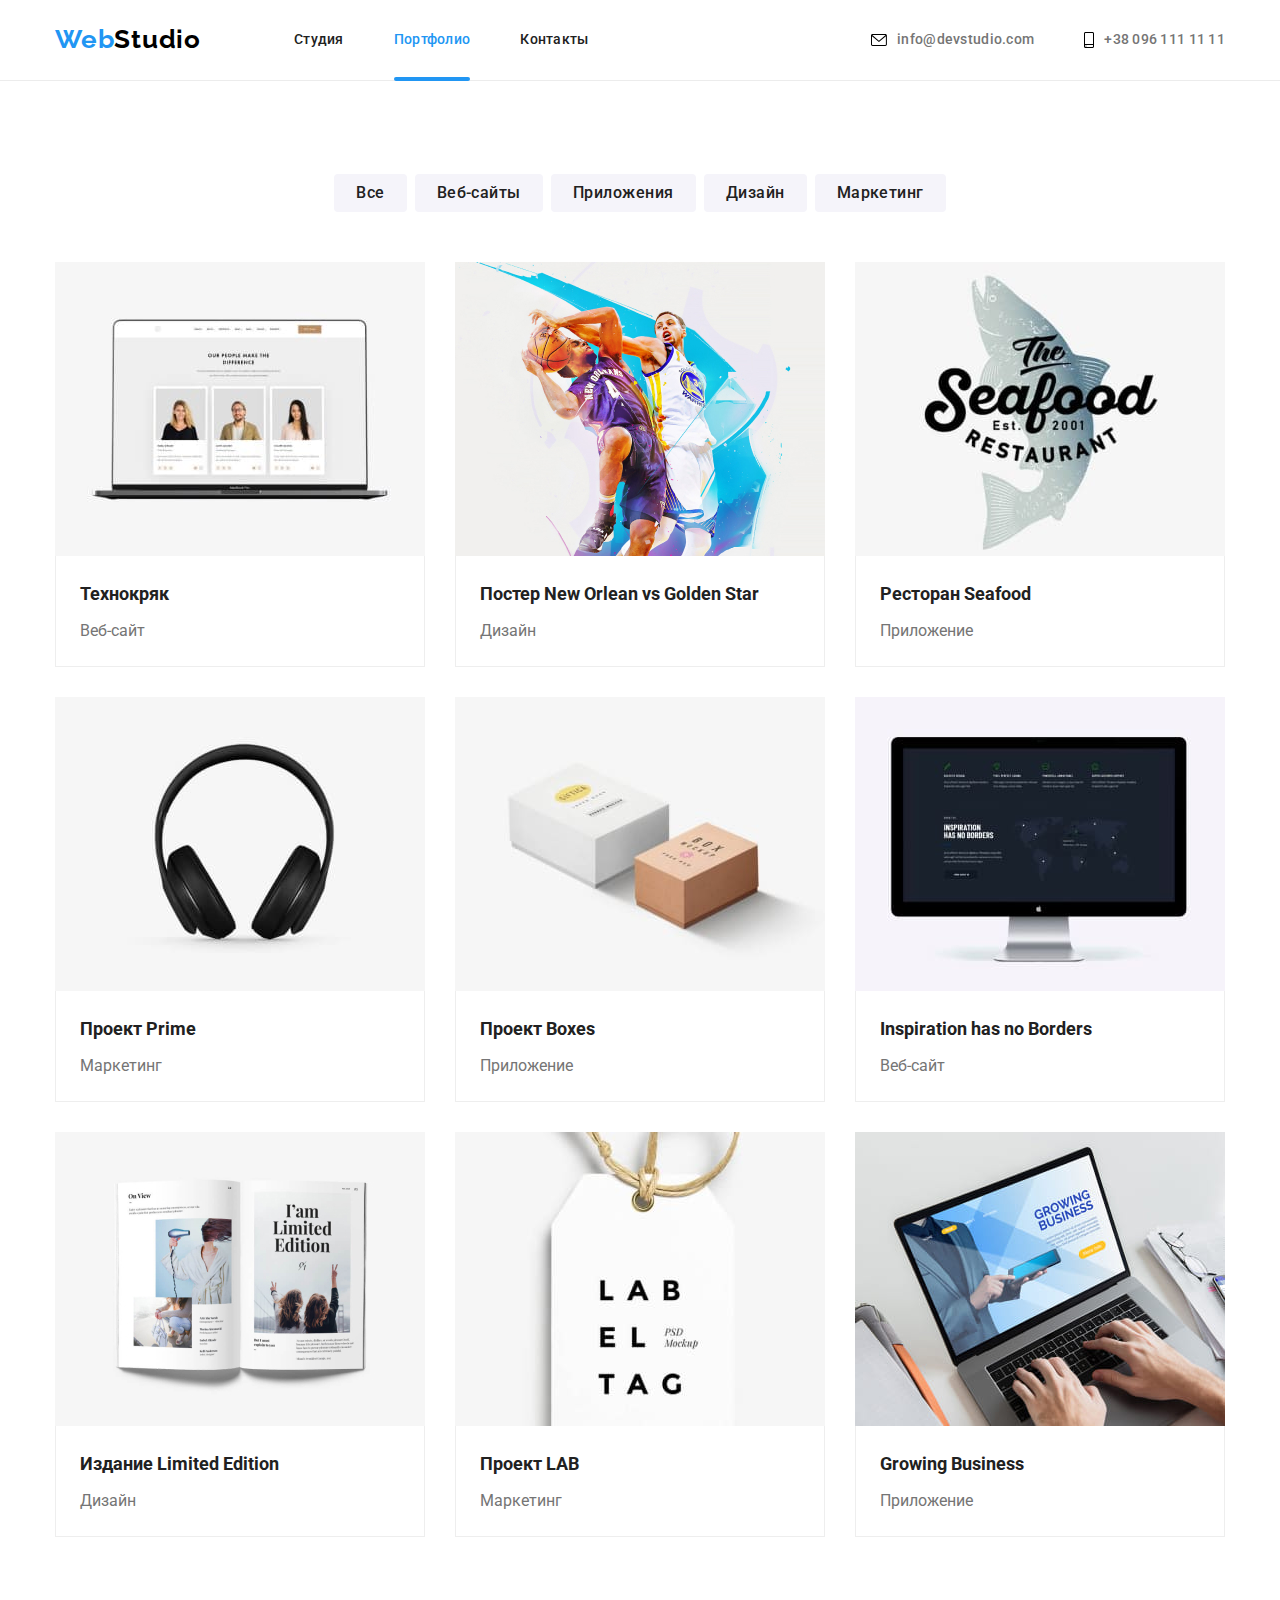
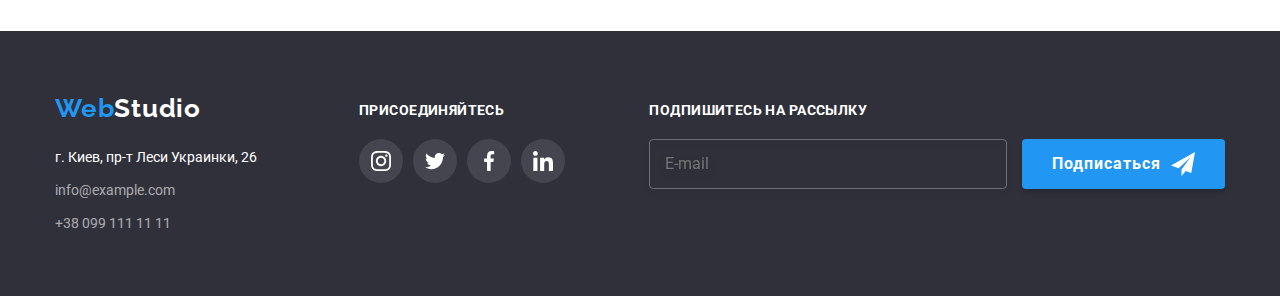
==== commit ee743af4: "add mob menu" ====
--- a/portfolio.html
+++ b/portfolio.html
@@ -27,7 +27,7 @@
         <nav class="nav">
           <ul class="navigation list">
             <li class="navigation__item">
-              <a href="./index.html" class="navigation__link">Студия</a>
+              <a href="./index.html" class="navigation__link">Студия </a>
             </li>
             <li class="navigation__item">
               <a
@@ -59,23 +59,90 @@
             >
           </li>
         </ul>
-        <button class="menu-open-btn">
-          <input
-            type="checkbox"
-            id="checkbox3"
-            class="checkbox3 visuallyHidden"
-          />
-          <label for="checkbox3">
-            <div class="hamburger hamburger3">
-              <span class="bar bar1"></span>
-              <span class="bar bar2"></span>
-              <span class="bar bar3"></span>
-              <span class="bar bar4"></span>
-            </div>
-          </label>
+        <button type="button" class="menu-open-btn">
+          <svg class="header__menu-icon" width="40" height="40">
+            <use href="./images/icons.svg#icon-open-hamburger"></use>
+          </svg>
         </button>
       </div>
-      <div class="mob-menu" data-menu-button></div>
+      <div class="mob-menu">
+        <button type="button" class="menu-close-btn">
+          <svg class="header__menu-icon" width="40" height="40">
+            <use href="./images/icons.svg#icon-close-hamburger"></use>
+          </svg>
+        </button>
+        <div class="mob-menu__wrap">
+          <nav class="mob-nav">
+            <ul class="mob-navigation list">
+              <li class="mob-navigation__item">
+                <a href="./index.html" class="mob-navigation__link">Студия</a>
+              </li>
+              <li class="mob-navigation__item">
+                <a
+                  href="./portfolio.html"
+                  class="mob-navigation__link mob-navigation__link--current"
+                  >Портфолио</a
+                >
+              </li>
+              <li class="mob-navigation__item">
+                <a href="" class="mob-navigation__link">Контакты</a>
+              </li>
+            </ul>
+          </nav>
+          <div class="bottom-mob-menu">
+            <ul class="mob-contacts list">
+              <li class="mob-contacts__item mob-contacts__item--tel">
+                <a href="tel:+380991111111" class="mob-contacts__link">
+                  +38 096 111 11 11</a
+                >
+              </li>
+              <li class="mob-contacts__item mob-contacts__item--mail">
+                <a href="mailto:info@example.com" class="mob-contacts__link">
+                  info@devstudio.com</a
+                >
+              </li>
+            </ul>
+            <ul class="mob-soc__list list">
+              <li class="mob-soc__item">
+                <a
+                  class="mob-soc__link"
+                  target="_blank"
+                  rel="noopener noreferrer nofollow"
+                  href="https://www.instagram.com/"
+                  >Instagram</a
+                >
+              </li>
+              <li class="mob-soc__item">
+                <a
+                  class="mob-soc__link"
+                  target="_blank"
+                  rel="noopener noreferrer nofollow"
+                  href="https://twitter.com/"
+                  >Twitter</a
+                >
+              </li>
+              <li class="mob-soc__item">
+                <a
+                  class="mob-soc__link"
+                  target="_blank"
+                  rel="noopener noreferrer nofollow"
+                  href="https://www.facebook.com/"
+                  >Facebook</a
+                >
+              </li>
+              <li class="mob-soc__item">
+                <a
+                  class="mob-soc__link"
+                  target="_blank"
+                  rel="noopener noreferrer nofollow"
+                  href="https://www.linkedin.com/"
+                  >LinkedIn</a
+                >
+              </li>
+            </ul>
+          </div>
+        </div>
+      </div>
     </header>
     <main>
       <section class="section">
@@ -603,5 +670,6 @@
         </div>
       </div>
     </footer>
+    <script src="./js/mob-menu.js"></script>
   </body>
 </html>
--- a/css/main.min.css
+++ b/css/main.min.css
@@ -1,2 +1,2 @@
-:root{--accent-color: #2196f3;--primary-text-color: #757575;--title-text-color: #212121;--primary-white-color: #ffffff;--secondary-color: #f5f4fa;--footer-bg-color: #2f303a}a{text-decoration:none}h1,h2,h3,p,ul{padding:0;margin:0}button{cursor:pointer}body{font-family:Roboto, sans-serif;color:var(--title-text-color);padding-top:60px}@media screen and (min-width: 768px){body{padding-top:80px}}.list{margin:0;padding:0;list-style:none}.h-delete{position:absolute;white-space:nowrap;width:1px;height:1px;overflow:hidden;border:0;padding:0;clip:rect(0 0 0 0);clip-path:inset(50%);margin:-1px}.container{padding-left:15px;padding-right:15px;margin:0 auto;width:100%}@media screen and (min-width: 480px){.container{width:480px}}@media screen and (min-width: 768px){.container{width:768px}}@media screen and (min-width: 1200px){.container{width:1200px}}.button{color:var(--title-text-color);font-family:inherit;font-size:16px;padding:10px 32px;display:inline-block;border:none;border-radius:4px;cursor:pointer;margin:0}.button.button--hero{color:var(--primary-white-color);background-color:var(--accent-color);font-weight:700;line-height:1.87;margin-top:30px}.section{padding-top:60px;padding-bottom:60px}@media screen and (min-width: 1200px){.section{padding-top:94px;padding-bottom:94px}}.pre__title{text-align:center;font-weight:700;font-size:28px;line-height:1.17}@media screen and (min-width: 1200px){.pre__title{font-size:36px;line-height:1.16}}.header{position:fixed;width:100%;top:0;left:0;z-index:1;background-color:var(--primary-white-color);display:flex;border-bottom:1px solid #ececec}@media screen and (max-width: 767px){.header{height:60px}}.header>.container{display:flex;align-items:center}@media screen and (max-width: 767px){.nav{display:none;visibility:hidden}}@media screen and (min-width: 768px){.navigation{display:flex}}.navigation .navigation__item{position:relative}.navigation .navigation__item:not(:last-child){margin-right:50px}.navigation__link{display:block;align-items:center;padding-top:32px;padding-bottom:32px;color:var(--title-text-color);font-weight:500;font-size:14px;line-height:1.14;letter-spacing:0.02em;transition:color 250ms cubic-bezier(0.4, 0, 0.2, 1)}.navigation__link:hover,.navigation__link:focus{font-weight:500;font-size:14px;line-height:1.14;letter-spacing:0.02em;color:var(--accent-color)}.contacts__link{font-weight:500;font-size:14px;line-height:1.14;letter-spacing:0.02em;color:var(--primary-text-color);display:flex;align-items:center;transition:color 250ms cubic-bezier(0.4, 0, 0.2, 1),fill 250ms cubic-bezier(0.4, 0, 0.2, 1)}.contacts__link:hover,.contacts__link:focus{color:var(--accent-color);fill:var(--accent-color)}.navigation__link--current{color:var(--accent-color)}.navigation__link--current::after{content:'';width:100%;height:4px;border-radius:2px;background:var(--accent-color);display:block;position:absolute;bottom:-1px}.contacts{margin-left:auto}.contacts__icon{margin-right:10px}@media screen and (min-width: 1200px){.contacts{display:flex}}@media screen and (max-width: 767px){.contacts{display:none;visibility:hidden}}.contacts__item--mail{margin-bottom:10px}@media screen and (min-width: 1200px){.contacts .contacts__item+.contacts__item{margin-left:50px}}.menu-open-btn{width:40px;height:40px;background-color:transparent;border:none;display:block;margin-left:auto}@media screen and (min-width: 768px){.menu-open-btn{display:none}}.visuallyHidden{position:absolute;overflow:hidden;clip:rect(0 0 0 0);height:1px;width:1px;margin:-1px;padding:0;border:0}.hamburger{margin:0 auto;width:24px;height:24px;position:relative}.hamburger .bar{padding:0;width:24px;height:3px;background-color:var(--accent-color);display:block;transition:all 0.4s ease-in-out;position:absolute}.bar1{top:0}.bar2,.bar3{top:11px}.bar3{right:0}.bar4{bottom:0}.hamburger3 .bar1{transform-origin:5%}.hamburger3 .bar4{transform-origin:5%}.checkbox3:checked+label>.hamburger3>.bar1{transform:rotate(45deg);height:3px;width:34px}.checkbox3:checked+label>.hamburger3>.bar3{transform:rotate(45deg);height:3px;background-color:transparent}.checkbox3:checked+label>.hamburger3>.bar2{transform:rotate(-45deg);height:3px;background-color:transparent}.checkbox3:checked+label>.hamburger3>.bar4{transform:rotate(-45deg);height:3px;width:34px}.section--hero{max-width:1600px;margin-left:auto;margin-right:auto;background-image:linear-gradient(to right, rgba(47,48,58,0.4), rgba(47,48,58,0.4)),url(../images/hero-mob.jpg);background-color:var(--footer-bg-color);background-size:cover;background-repeat:no-repeat;background-position:center;text-align:center;padding-top:118px;padding-bottom:118px}@media (min-device-pixel-ratio: 2), (min-resolution: 192dpi), (min-resolution: 2dppx){.section--hero{background-image:linear-gradient(to right, rgba(47,48,58,0.4), rgba(47,48,58,0.4)),url(../images/hero-mob-2x.jpg)}}@media screen and (min-width: 768px){.section--hero{max-height:400px;background-image:linear-gradient(to right, rgba(47,48,58,0.4), rgba(47,48,58,0.4)),url(../images/hero-tab.jpg)}}@media screen and (min-width: 768px) and (min-device-pixel-ratio: 2), screen and (min-width: 768px) and (min-resolution: 192dpi), screen and (min-width: 768px) and (min-resolution: 2dppx){.section--hero{background-image:linear-gradient(to right, rgba(47,48,58,0.4), rgba(47,48,58,0.4)),url(../images/hero-tab-2x.jpg)}}@media screen and (min-width: 1200px){.section--hero{padding-top:200px;padding-bottom:200px;max-height:600px;background-image:linear-gradient(to right, rgba(47,48,58,0.4), rgba(47,48,58,0.4)),url(../images/hero.jpg)}}@media screen and (min-width: 1200px) and (min-device-pixel-ratio: 2), screen and (min-width: 1200px) and (min-resolution: 192dpi), screen and (min-width: 1200px) and (min-resolution: 2dppx){.section--hero{background-image:linear-gradient(to right, rgba(47,48,58,0.4), rgba(47,48,58,0.4)),url(../images/hero-2x.jpg)}}.hero__title{margin:0 auto;max-width:360px;font-weight:900;font-size:26px;text-transform:uppercase;letter-spacing:0.06em;line-height:1.62;color:var(--primary-white-color)}@media screen and (min-width: 1200px){.hero__title{max-width:650px;font-size:44px;line-height:1.36}}@media screen and (min-width: 1200px){.section--benefits{padding-bottom:0}}.benefits-list{margin-bottom:-30px}@media screen and (min-width: 768px){.benefits-list{display:flex;flex-wrap:wrap;justify-content:space-between}}@media screen and (min-width: 1200px){.benefits-list{display:flex;justify-content:space-between;margin-bottom:0}}.benefits-list__item{width:100%;margin-bottom:30px}@media screen and (min-width: 768px){.benefits-list__item{max-width:354px}}@media screen and (min-width: 1200px){.benefits-list__item{max-width:270px;margin-bottom:0}}.benefits-list__icon{background:var(--secondary-color);border-radius:4px;padding:25px 0;display:flex;align-items:center;justify-content:center}.benefits-list__title{font-weight:700;font-size:14px;line-height:1.14;letter-spacing:0.03em;text-transform:uppercase;color:var(--title-text-color);margin-top:30px;text-align:center}@media screen and (min-width: 768px){.benefits-list__title{text-align:start}}.benefits-list__text{font-size:14px;line-height:1.71;letter-spacing:0.03em;color:var(--primary-text-color);margin-top:10px}@media screen and (min-width: 1200px){.benefits-list__text{width:270px}}@media screen and (max-width: 1199px){.section--occupation{padding:0}}@media screen and (max-width: 1199px){.occupation{display:none}}.occupation-list{display:flex;margin-top:50px}.occupation-list .occupation-list__item{position:relative}.occupation-list .occupation-list__item+.occupation-list__item{margin-left:30px}.occupation-list__img{display:block}.occupation-list__text{position:absolute;z-index:0;bottom:0;left:0;width:100%;padding:27px 0;text-transform:uppercase;text-align:center;font-weight:700;font-size:14px;line-height:1.14;letter-spacing:0.03em;color:#fff;background:rgba(47,48,58,0.8)}.section-people{background-color:var(--secondary-color)}.people-list{margin-top:30px;margin-bottom:-30px}@media screen and (min-width: 768px){.people-list{display:flex;flex-wrap:wrap;margin-left:-30px}}@media screen and (min-width: 1200px){.people-list{margin-top:50px}}.people-list__item{width:100%;margin-bottom:30px;background-color:#ffffff;box-shadow:0px 1px 3px rgba(0,0,0,0.12),0px 1px 1px rgba(0,0,0,0.14),0px 2px 1px rgba(0,0,0,0.2);border-radius:0px 0px 4px 4px}.people-list__item picture{width:100%}@media screen and (min-width: 768px){.people-list__item{width:calc(100% / 2 - 30px);margin-left:30px}}@media screen and (min-width: 1200px){.people-list__item{width:calc(100% / 4 - 30px)}}.people-wrap{padding-top:30px;padding-bottom:30px}.people-wrap__title{font-size:16px;font-weight:500;line-height:1.18;text-align:center}.people-wrap__text{font-size:16px;line-height:1.18;color:var(--primary-text-color);margin-top:10px;text-align:center}.social-list{margin-top:16px;display:flex;justify-content:center;align-items:center}.social-list__item:not(:last-child){margin-right:10px}.social-list__link{display:flex;justify-content:center;align-items:center;width:44px;height:44px;border-radius:50%;background:#fff;fill:#afb1b8;transition:fill 250ms cubic-bezier(0.4, 0, 0.2, 1),background 250ms cubic-bezier(0.4, 0, 0.2, 1)}.social-list__link:hover,.social-list__link:focus{background:var(--accent-color);fill:#fff}.company-list{margin-top:30px;display:flex;flex-wrap:wrap;margin-left:-30px;margin-bottom:-30px}@media screen and (min-width: 1200px){.company-list{justify-content:space-between;margin-top:50px;flex-wrap:nowrap}}.company-list__item{border:1px solid #afb1b8;border-radius:4px;transition:border 250ms cubic-bezier(0.4, 0, 0.2, 1);width:calc(100% / 2 - 30px);margin-left:30px;margin-bottom:30px}.company-list__item:hover,.company-list__item:focus{border-color:var(--accent-color)}@media screen and (min-width: 768px){.company-list__item{width:calc(100% / 3 - 30px)}}@media screen and (min-width: 1200px){.company-list__item{width:calc(100% / 6 - 30px)}}.company-list__link{display:flex;justify-content:center;padding:16px 0;fill:#afb1b8;transition:fill 250ms cubic-bezier(0.4, 0, 0.2, 1)}.company-list__link:hover,.company-list__link:focus{fill:var(--accent-color)}.footer{background-color:var(--footer-bg-color);padding-top:60px;padding-bottom:60px}@media screen and (min-width: 768px){.flex-footer{display:flex;flex-wrap:wrap}}@media screen and (min-width: 768px){.footer-contacts{width:50%}}@media screen and (min-width: 1200px){.footer-contacts{width:max-content}}.address{color:var(--primary-white-color);font-family:Roboto;font-style:normal;font-weight:400;font-size:14px;line-height:1.71;text-align:center;margin-top:20px;display:block;transition:color 250ms cubic-bezier(0.4, 0, 0.2, 1)}.address:hover,.address:focus{color:var(--accent-color)}@media screen and (min-width: 1200px){.address{text-align:left}}.mail,.tel{color:rgba(255,255,255,0.6);font-family:Roboto;font-style:normal;font-weight:400;font-size:14px;line-height:1.71;text-align:center;margin-top:9px;display:block;transition:color 250ms cubic-bezier(0.4, 0, 0.2, 1)}.mail:hover,.mail:focus,.tel:hover,.tel:focus{color:var(--accent-color)}@media screen and (min-width: 1200px){.mail,.tel{text-align:left}}.footer-social__title{font-weight:700;font-size:14px;line-height:1.14;letter-spacing:0.03em;text-transform:uppercase;color:var(--primary-white-color);margin-bottom:20px;margin-top:60px;display:block;text-align:center}@media screen and (min-width: 768px){.footer-social__title{margin-top:5px}}@media screen and (min-width: 1200px){.footer-social__title{margin-top:0;text-align:left}}.subscription-email__title{font-weight:700;font-size:14px;line-height:1.14;letter-spacing:0.03em;text-transform:uppercase;color:var(--primary-white-color);margin-bottom:20px;display:block;text-align:center}@media screen and (min-width: 1200px){.subscription-email__title{margin-top:0;text-align:left}}@media screen and (min-width: 768px){.footer-social{width:50%}}@media screen and (min-width: 1200px){.footer-social{margin-left:65px;padding-top:12px;width:max-content}}.subscription-social{display:flex;justify-content:center}.subscription-social__item:not(:last-child){margin-right:10px}.subscription-social__icon{display:flex;padding:12px;border-radius:50%;background:rgba(255,255,255,0.1);fill:var(--primary-white-color);transition:background 250ms cubic-bezier(0.4, 0, 0.2, 1)}.subscription-social__icon:hover,.subscription-social__icon:focus{background:var(--accent-color)}.subscription-email{padding-top:12px;margin-top:60px}@media screen and (min-width: 768px){.subscription-email{margin:0 auto;margin-top:60px}}@media screen and (min-width: 1200px){.subscription-email{margin-top:0;margin:0;margin-left:auto}}.subscription-email__input{width:100%;padding:15px;border:1px solid rgba(255,255,255,0.3);filter:drop-shadow(0px 4px 4px rgba(0,0,0,0.15));border-radius:4px;background-color:inherit;color:var(--primary-white-color);margin-bottom:20px}@media screen and (min-width: 768px){.subscription-email__input{width:450px}}@media screen and (min-width: 1200px){.subscription-email__input{display:block;width:358px;margin-bottom:0}}.subscription-email__icon{margin-left:10px}.subscription-email__btn{cursor:pointer;background:#2196f3;box-shadow:0px 4px 4px rgba(0,0,0,0.15);border-radius:4px;border-color:transparent;font-weight:700;font-size:16px;line-height:1.88;align-items:center;letter-spacing:0.06em;color:var(--primary-white-color);padding:8px 28px;fill:var(--primary-white-color);display:flex;align-items:center;margin:0 auto}@media screen and (min-width: 1200px){.subscription-email__btn{display:inline-flex;margin-left:15px}}@media screen and (min-width: 1200px){.subscription-email form{display:flex}}.backdrop{position:fixed;width:100vw;height:100vh;background-color:rgba(0,0,0,0.2);top:0;left:0;z-index:2;transition:opacity 500ms cubic-bezier(0, 0.48, 0.29, 0.94),visibility 600ms cubic-bezier(0, 0.48, 0.29, 0.94),scale 300ms cubic-bezier(0, 0.48, 0.29, 0.94);overflow-y:auto}.modal{position:absolute;top:50%;left:50%;transform:translate(-50%, -50%);width:100%;background-color:#fff;box-shadow:0px 1px 3px rgba(0,0,0,0.12),0px 1px 1px rgba(0,0,0,0.14),0px 2px 1px rgba(0,0,0,0.2);border-radius:4px}@media screen and (min-width: 480px){.modal{width:450px}}@media screen and (min-width: 1200px){.modal{width:530px}}.modal__container{padding:40px}.modal__title{font-weight:700;font-size:20px;line-height:1.5;letter-spacing:0.03em;margin-bottom:12px;text-align:center}@media screen and (min-width: 1200px){.modal__title{line-height:1.15;text-align:left}}.is-hidden{transform:scale(120%);opacity:0;pointer-events:none;visibility:hidden}.form-list__item{margin-bottom:10px;fill:var(--accent-color)}.form-list__label{font-size:12px;line-height:1.16;letter-spacing:0.01em;color:var(--primary-text-color);margin-bottom:4px;display:block}.form-list__wrap{position:relative}.form-list__icon{position:absolute;top:50%;left:12px;transform:translateY(-50%);fill:var(--title-text-color);transition:fill 250ms cubic-bezier(0.4, 0, 0.2, 1)}.form-list__input:hover ~ .form-list__icon,.form-list__input:focus ~ .form-list__icon{fill:var(--accent-color)}.form-list__input{border:1px solid rgba(33,33,33,0.2);border-radius:4px;height:40px;width:100%;padding-left:42px;transition:border 250ms cubic-bezier(0.4, 0, 0.2, 1)}.form-list__input:hover,.form-list__input:focus{border:1px solid var(--accent-color)}.form-list__textarea{border:1px solid rgba(33,33,33,0.2);border-radius:4px;height:120px;resize:none;padding:12px 16px;font-size:12px;line-height:1.16;letter-spacing:0.01em;margin-bottom:20px;width:100%;transition:border 250ms cubic-bezier(0.4, 0, 0.2, 1)}.form-list__textarea:hover,.form-list__textarea:focus{border:1px solid var(--accent-color)}.form-list__textarea::placeholder{font-size:12px;line-height:1.16;letter-spacing:0.01em;color:rgba(117,117,117,0.5)}.last-form{margin-bottom:0}.policy{margin-bottom:30px;text-align:center}.policy__text{font-size:12px;line-height:1.71;letter-spacing:0.03em;color:var(--primary-text-color);display:flex;align-items:center;justify-content:center}@media screen and (min-width: 1200px){.policy__text{font-size:14px}}.check-icon{fill:currentColor}.policy__text span{width:14px;height:13px;border:2px solid var(--title-text-color);border-radius:2px;margin-right:8px;display:flex;align-items:center;justify-content:center;color:transparent}.policy__checkbox:checked+.policy__text>span{background:var(--accent-color);border:none;color:var(--primary-white-color)}.modal-button{position:absolute;right:8px;top:8px;border-radius:50%;cursor:pointer;border:1px solid rgba(0,0,0,0.1);background:var(--primary-white-color);display:flex;padding:6px;transition:fill 250ms cubic-bezier(0.4, 0, 0.2, 1)}.modal-button:hover,.modal-button:focus{fill:var(--accent-color)}.btn-send{color:var(--primary-white-color);background:var(--accent-color);box-shadow:0px 4px 4px rgba(0,0,0,0.15);border-radius:4px;border:none;font-weight:700;font-size:16px;line-height:1.88;align-items:center;text-align:center;letter-spacing:0.06em;padding:10px 55px;display:block;margin-left:auto;margin-right:auto;transition:background 250ms cubic-bezier(0.4, 0, 0.2, 1);cursor:pointer}.btn-send:hover,.btn-send:focus{background:#188ce8}.agreements{font-size:12px;line-height:1.71;letter-spacing:0.03em;text-decoration-line:underline;margin-left:3px;color:var(--accent-color)}@media screen and (min-width: 1200px){.agreements{font-size:14px}}.logo{color:#000000;font-family:Raleway;font-style:normal;font-weight:bold;font-size:24px;line-height:1.38;letter-spacing:0.03em;text-decoration:none}.logo__part{color:var(--accent-color)}@media screen and (min-width: 768px){.logo{margin-right:88px}}@media screen and (min-width: 1200px){.logo{font-size:26px;margin-right:93px}}.footer__logo{color:var(--primary-white-color);text-align:center;display:block}@media screen and (min-width: 1200px){.footer__logo{text-align:left}}.portfolio-list{margin-top:40px;display:flex;flex-wrap:wrap}@media screen and (min-width: 768px){.portfolio-list{margin-top:30px}}@media screen and (min-width: 1200px){.portfolio-list{margin-top:50px}}.project{margin-bottom:-30px}@media screen and (min-width: 768px){.project{margin-left:-30px}}.project__item{width:100%;margin-bottom:30px;transition:box-shadow 250ms cubic-bezier(0.4, 0, 0.2, 1)}.project__item:hover,.project__item:focus{box-shadow:0px 1px 1px rgba(0,0,0,0.12),0px 4px 4px rgba(0,0,0,0.06),1px 4px 6px rgba(0,0,0,0.16)}@media screen and (min-width: 768px){.project__item{width:calc(100% / 2 - 30px);margin-left:30px}}@media screen and (min-width: 1200px){.project__item{width:calc(100% / 3 - 30px)}}.project__img{display:block}.project__wrap{position:relative;overflow:hidden}.project__top-text{position:absolute;top:0;left:0;color:var(--primary-white-color);font-size:15px;line-height:1.56;letter-spacing:0.03em;background:rgba(33,150,243,0.9);padding:0 24px;width:100%;height:100%;display:flex;align-items:center;transform:translateY(101%);transition:transform 250ms cubic-bezier(0.4, 0, 0.2, 1)}@media screen and (min-width: 480px){.project__top-text{font-size:18px}}.project__item:hover .project__top-text{transform:translateY(0)}.project-name{padding:20px 24px;border-left:1px solid #eeeeee;border-right:1px solid #eeeeee;border-bottom:1px solid #eeeeee}.project-name__title{font-size:18px;line-height:2}.project-name__text{font-size:16px;line-height:1.87;color:var(--primary-text-color);margin-top:4px}.categories-list{display:flex;flex-wrap:wrap;margin-bottom:-15px}@media screen and (min-width: 768px){.categories-list{justify-content:center}}.categories-list__item{margin-bottom:15px}.categories-list__item:not(:last-child){margin-right:8px}.categories-list__button{color:var(--title-text-color);background-color:var(--secondary-color);font-weight:500;letter-spacing:0.03em;line-height:1.62;padding:6px 22px;transition:color 250ms cubic-bezier(0.4, 0, 0.2, 1),background-color 250ms cubic-bezier(0.4, 0, 0.2, 1)}.categories-list__button:hover,.categories-list__button:focus{color:var(--primary-white-color);background-color:var(--accent-color);box-shadow:0px 3px 1px rgba(0,0,0,0.1),0px 1px 2px rgba(0,0,0,0.08),0px 2px 2px rgba(0,0,0,0.12)}
+:root{--accent-color: #2196f3;--primary-text-color: #757575;--title-text-color: #212121;--primary-white-color: #ffffff;--secondary-color: #f5f4fa;--footer-bg-color: #2f303a}a{text-decoration:none}h1,h2,h3,p,ul{padding:0;margin:0}button{cursor:pointer}body{font-family:Roboto, sans-serif;color:var(--title-text-color);padding-top:60px}@media screen and (min-width: 768px){body{padding-top:80px}}.list{margin:0;padding:0;list-style:none}.h-delete{position:absolute;white-space:nowrap;width:1px;height:1px;overflow:hidden;border:0;padding:0;clip:rect(0 0 0 0);clip-path:inset(50%);margin:-1px}.container{padding-left:15px;padding-right:15px;margin:0 auto;width:100%}@media screen and (min-width: 480px){.container{width:480px}}@media screen and (min-width: 768px){.container{width:768px}}@media screen and (min-width: 1200px){.container{width:1200px}}.button{color:var(--title-text-color);font-family:inherit;font-size:16px;padding:10px 32px;display:inline-block;border:none;border-radius:4px;cursor:pointer;margin:0}.button.button--hero{color:var(--primary-white-color);background-color:var(--accent-color);font-weight:700;line-height:1.87;margin-top:30px}.section{padding-top:60px;padding-bottom:60px}@media screen and (min-width: 1200px){.section{padding-top:94px;padding-bottom:94px}}.pre__title{text-align:center;font-weight:700;font-size:28px;line-height:1.17}@media screen and (min-width: 1200px){.pre__title{font-size:36px;line-height:1.16}}.header{position:fixed;width:100%;top:0;left:0;z-index:1;background-color:var(--primary-white-color);display:flex;border-bottom:1px solid #ececec}@media screen and (max-width: 767px){.header{height:60px}}.header>.container{display:flex;align-items:center}@media screen and (max-width: 767px){.nav{display:none;visibility:hidden}}@media screen and (min-width: 768px){.navigation{display:flex}}.navigation .navigation__item{position:relative}.navigation .navigation__item:not(:last-child){margin-right:50px}.navigation__link{display:block;align-items:center;padding-top:32px;padding-bottom:32px;color:var(--title-text-color);font-weight:500;font-size:14px;line-height:1.14;letter-spacing:0.02em;transition:color 250ms cubic-bezier(0.4, 0, 0.2, 1)}.navigation__link:hover,.navigation__link:focus{font-weight:500;font-size:14px;line-height:1.14;letter-spacing:0.02em;color:var(--accent-color)}.contacts__link{font-weight:500;font-size:14px;line-height:1.14;letter-spacing:0.02em;color:var(--primary-text-color);display:flex;align-items:center;transition:color 250ms cubic-bezier(0.4, 0, 0.2, 1),fill 250ms cubic-bezier(0.4, 0, 0.2, 1)}.contacts__link:hover,.contacts__link:focus{color:var(--accent-color);fill:var(--accent-color)}.navigation__link--current{color:var(--accent-color)}.navigation__link--current::after{content:'';width:100%;height:4px;border-radius:2px;background:var(--accent-color);display:block;position:absolute;bottom:-1px}.contacts{margin-left:auto}.contacts__icon{margin-right:10px}@media screen and (min-width: 1200px){.contacts{display:flex;align-items:center}}@media screen and (max-width: 767px){.contacts{display:none;visibility:hidden}}@media screen and (max-width: 1199px){.contacts__item--mail{margin-bottom:10px}}@media screen and (min-width: 1200px){.contacts .contacts__item+.contacts__item{margin-left:50px}}@media screen and (max-width: 767px){.menu-open-btn{width:40px;height:40px;background-color:transparent;border:none;display:block;margin-left:auto}.menu-open-btn:hover{fill:var(--accent-color)}}@media screen and (min-width: 768px){.menu-open-btn{display:none}}@media screen and (min-width: 768px){.mob-menu{display:none}}@media screen and (max-width: 767px){.mob-menu{position:fixed;top:0;left:0;background-color:#fff;width:100vw;height:100vh;z-index:3;padding:48px 40px}.menu-close-btn{width:40px;height:40px;background-color:transparent;border:none;display:block;position:absolute;right:25px;top:12px}}@media screen and (max-width: 767px) and (max-width: 480px){.menu-close-btn{right:15px;top:10px}}@media screen and (max-width: 767px){.menu-close-btn:hover{fill:var(--accent-color)}.mob-menu__wrap{width:100%;height:100%;display:flex;flex-direction:column;justify-content:space-between}.mob-navigation__link{font-weight:500;font-size:40px;line-height:1.17;letter-spacing:0.02em;color:var(--title-text-color);transition:color 250ms cubic-bezier(0.4, 0, 0.2, 1)}.mob-navigation__link--current{color:var(--accent-color)}.mob-navigation__link:hover,.mob-navigation__link:focus{color:var(--accent-color)}.mob-navigation__item:not(:last-child){margin-bottom:32px}.mob-contacts__item{font-weight:500;letter-spacing:0.02em}.mob-contacts__item--tel{font-size:34px;line-height:1.17;margin-bottom:32px}}@media screen and (max-width: 767px) and (max-width: 405px){.mob-contacts__item--tel{font-size:27px}}@media screen and (max-width: 767px){.mob-contacts__item--tel .mob-contacts__link{color:var(--accent-color)}.mob-contacts__item--mail{font-size:24px;line-height:1.16;margin-bottom:64px}.mob-contacts__item--mail .mob-contacts__link{color:var(--primary-text-color)}.mob-soc__list{display:flex;flex-wrap:nowrap}}@media screen and (max-width: 767px) and (max-width: 405px){.mob-soc__list{display:flex;flex-wrap:wrap}}@media screen and (max-width: 767px){.mob-soc__item:not(:last-child)::after{content:'';border:1px solid rgba(33,33,33,0.2);width:22px;rotate:90deg;margin-left:10px;margin-right:10px}}@media screen and (max-width: 767px) and (max-width: 405px){.mob-soc__item:not(:last-child){margin-bottom:10px}}@media screen and (max-width: 767px){.mob-soc__link{font-weight:500;font-size:18px;line-height:1.22;letter-spacing:0.02em;color:var(--accent-color)}}.section--hero{max-width:1600px;margin-left:auto;margin-right:auto;background-image:linear-gradient(to right, rgba(47,48,58,0.4), rgba(47,48,58,0.4)),url(../images/hero-mob.jpg);background-color:var(--footer-bg-color);background-size:cover;background-repeat:no-repeat;background-position:center;text-align:center;padding-top:118px;padding-bottom:118px}@media (min-device-pixel-ratio: 2), (min-resolution: 192dpi), (min-resolution: 2dppx){.section--hero{background-image:linear-gradient(to right, rgba(47,48,58,0.4), rgba(47,48,58,0.4)),url(../images/hero-mob-2x.jpg)}}@media screen and (min-width: 768px){.section--hero{max-height:400px;background-image:linear-gradient(to right, rgba(47,48,58,0.4), rgba(47,48,58,0.4)),url(../images/hero-tab.jpg)}}@media screen and (min-width: 768px) and (min-device-pixel-ratio: 2), screen and (min-width: 768px) and (min-resolution: 192dpi), screen and (min-width: 768px) and (min-resolution: 2dppx){.section--hero{background-image:linear-gradient(to right, rgba(47,48,58,0.4), rgba(47,48,58,0.4)),url(../images/hero-tab-2x.jpg)}}@media screen and (min-width: 1200px){.section--hero{padding-top:200px;padding-bottom:200px;max-height:600px;background-image:linear-gradient(to right, rgba(47,48,58,0.4), rgba(47,48,58,0.4)),url(../images/hero.jpg)}}@media screen and (min-width: 1200px) and (min-device-pixel-ratio: 2), screen and (min-width: 1200px) and (min-resolution: 192dpi), screen and (min-width: 1200px) and (min-resolution: 2dppx){.section--hero{background-image:linear-gradient(to right, rgba(47,48,58,0.4), rgba(47,48,58,0.4)),url(../images/hero-2x.jpg)}}.hero__title{margin:0 auto;max-width:360px;font-weight:900;font-size:26px;text-transform:uppercase;letter-spacing:0.06em;line-height:1.62;color:var(--primary-white-color)}@media screen and (min-width: 1200px){.hero__title{max-width:650px;font-size:44px;line-height:1.36}}@media screen and (min-width: 1200px){.section--benefits{padding-bottom:0}}.benefits-list{margin-bottom:-30px}@media screen and (min-width: 768px){.benefits-list{display:flex;flex-wrap:wrap;justify-content:space-between}}@media screen and (min-width: 1200px){.benefits-list{display:flex;justify-content:space-between;margin-bottom:0}}.benefits-list__item{width:100%;margin-bottom:30px}@media screen and (min-width: 768px){.benefits-list__item{max-width:354px}}@media screen and (min-width: 1200px){.benefits-list__item{max-width:270px;margin-bottom:0}}.benefits-list__icon{background:var(--secondary-color);border-radius:4px;padding:25px 0;display:flex;align-items:center;justify-content:center}.benefits-list__title{font-weight:700;font-size:14px;line-height:1.14;letter-spacing:0.03em;text-transform:uppercase;color:var(--title-text-color);margin-top:30px;text-align:center}@media screen and (min-width: 768px){.benefits-list__title{text-align:start}}.benefits-list__text{font-size:14px;line-height:1.71;letter-spacing:0.03em;color:var(--primary-text-color);margin-top:10px}@media screen and (min-width: 1200px){.benefits-list__text{width:270px}}@media screen and (max-width: 1199px){.section--occupation{padding:0}}@media screen and (max-width: 1199px){.occupation{display:none}}.occupation-list{display:flex;margin-top:50px}.occupation-list .occupation-list__item{position:relative}.occupation-list .occupation-list__item+.occupation-list__item{margin-left:30px}.occupation-list__img{display:block}.occupation-list__text{position:absolute;z-index:0;bottom:0;left:0;width:100%;padding:27px 0;text-transform:uppercase;text-align:center;font-weight:700;font-size:14px;line-height:1.14;letter-spacing:0.03em;color:#fff;background:rgba(47,48,58,0.8)}.section-people{background-color:var(--secondary-color)}.people-list{margin-top:30px;margin-bottom:-30px}@media screen and (min-width: 768px){.people-list{display:flex;flex-wrap:wrap;margin-left:-30px}}@media screen and (min-width: 1200px){.people-list{margin-top:50px}}.people-list__item{width:100%;margin-bottom:30px;background-color:#ffffff;box-shadow:0px 1px 3px rgba(0,0,0,0.12),0px 1px 1px rgba(0,0,0,0.14),0px 2px 1px rgba(0,0,0,0.2);border-radius:0px 0px 4px 4px}.people-list__item picture{width:100%}@media screen and (min-width: 768px){.people-list__item{width:calc(100% / 2 - 30px);margin-left:30px}}@media screen and (min-width: 1200px){.people-list__item{width:calc(100% / 4 - 30px)}}.people-wrap{padding-top:30px;padding-bottom:30px}.people-wrap__title{font-size:16px;font-weight:500;line-height:1.18;text-align:center}.people-wrap__text{font-size:16px;line-height:1.18;color:var(--primary-text-color);margin-top:10px;text-align:center}.social-list{margin-top:16px;display:flex;justify-content:center;align-items:center}.social-list__item:not(:last-child){margin-right:10px}.social-list__link{display:flex;justify-content:center;align-items:center;width:44px;height:44px;border-radius:50%;background:#fff;fill:#afb1b8;transition:fill 250ms cubic-bezier(0.4, 0, 0.2, 1),background 250ms cubic-bezier(0.4, 0, 0.2, 1)}.social-list__link:hover,.social-list__link:focus{background:var(--accent-color);fill:#fff}.company-list{margin-top:30px;display:flex;flex-wrap:wrap;margin-left:-30px;margin-bottom:-30px}@media screen and (min-width: 1200px){.company-list{justify-content:space-between;margin-top:50px;flex-wrap:nowrap}}.company-list__item{border:1px solid #afb1b8;border-radius:4px;transition:border 250ms cubic-bezier(0.4, 0, 0.2, 1);width:calc(100% / 2 - 30px);margin-left:30px;margin-bottom:30px}.company-list__item:hover,.company-list__item:focus{border-color:var(--accent-color)}@media screen and (min-width: 768px){.company-list__item{width:calc(100% / 3 - 30px)}}@media screen and (min-width: 1200px){.company-list__item{width:calc(100% / 6 - 30px)}}.company-list__link{display:flex;justify-content:center;padding:16px 0;fill:#afb1b8;transition:fill 250ms cubic-bezier(0.4, 0, 0.2, 1)}.company-list__link:hover,.company-list__link:focus{fill:var(--accent-color)}.footer{background-color:var(--footer-bg-color);padding-top:60px;padding-bottom:60px}@media screen and (min-width: 768px){.flex-footer{display:flex;flex-wrap:wrap}}@media screen and (min-width: 768px){.footer-contacts{width:50%}}@media screen and (min-width: 1200px){.footer-contacts{width:max-content}}.address{color:var(--primary-white-color);font-family:Roboto;font-style:normal;font-weight:400;font-size:14px;line-height:1.71;text-align:center;margin-top:20px;display:block;transition:color 250ms cubic-bezier(0.4, 0, 0.2, 1)}.address:hover,.address:focus{color:var(--accent-color)}@media screen and (min-width: 1200px){.address{text-align:left}}.mail,.tel{color:rgba(255,255,255,0.6);font-family:Roboto;font-style:normal;font-weight:400;font-size:14px;line-height:1.71;text-align:center;margin-top:9px;display:block;transition:color 250ms cubic-bezier(0.4, 0, 0.2, 1)}.mail:hover,.mail:focus,.tel:hover,.tel:focus{color:var(--accent-color)}@media screen and (min-width: 1200px){.mail,.tel{text-align:left}}.footer-social__title{font-weight:700;font-size:14px;line-height:1.14;letter-spacing:0.03em;text-transform:uppercase;color:var(--primary-white-color);margin-bottom:20px;margin-top:60px;display:block;text-align:center}@media screen and (min-width: 768px){.footer-social__title{margin-top:5px}}@media screen and (min-width: 1200px){.footer-social__title{margin-top:0;text-align:left}}.subscription-email__title{font-weight:700;font-size:14px;line-height:1.14;letter-spacing:0.03em;text-transform:uppercase;color:var(--primary-white-color);margin-bottom:20px;display:block;text-align:center}@media screen and (min-width: 1200px){.subscription-email__title{margin-top:0;text-align:left}}@media screen and (min-width: 768px){.footer-social{width:50%}}@media screen and (min-width: 1200px){.footer-social{margin-left:65px;padding-top:12px;width:max-content}}.subscription-social{display:flex;justify-content:center}.subscription-social__item:not(:last-child){margin-right:10px}.subscription-social__icon{display:flex;padding:12px;border-radius:50%;background:rgba(255,255,255,0.1);fill:var(--primary-white-color);transition:background 250ms cubic-bezier(0.4, 0, 0.2, 1)}.subscription-social__icon:hover,.subscription-social__icon:focus{background:var(--accent-color)}.subscription-email{padding-top:12px;margin-top:60px}@media screen and (min-width: 768px){.subscription-email{margin:0 auto;margin-top:60px}}@media screen and (min-width: 1200px){.subscription-email{margin-top:0;margin:0;margin-left:auto}}.subscription-email__input{width:100%;padding:15px;border:1px solid rgba(255,255,255,0.3);filter:drop-shadow(0px 4px 4px rgba(0,0,0,0.15));border-radius:4px;background-color:inherit;color:var(--primary-white-color);margin-bottom:20px}@media screen and (min-width: 768px){.subscription-email__input{width:450px}}@media screen and (min-width: 1200px){.subscription-email__input{display:block;width:358px;margin-bottom:0}}.subscription-email__icon{margin-left:10px}.subscription-email__btn{cursor:pointer;background:#2196f3;box-shadow:0px 4px 4px rgba(0,0,0,0.15);border-radius:4px;border-color:transparent;font-weight:700;font-size:16px;line-height:1.88;align-items:center;letter-spacing:0.06em;color:var(--primary-white-color);padding:8px 28px;fill:var(--primary-white-color);display:flex;align-items:center;margin:0 auto}@media screen and (min-width: 1200px){.subscription-email__btn{display:inline-flex;margin-left:15px}}@media screen and (min-width: 1200px){.subscription-email form{display:flex}}.backdrop{position:fixed;width:100vw;height:100vh;background-color:rgba(0,0,0,0.2);top:0;left:0;z-index:2;transition:opacity 500ms cubic-bezier(0, 0.48, 0.29, 0.94),visibility 600ms cubic-bezier(0, 0.48, 0.29, 0.94),scale 300ms cubic-bezier(0, 0.48, 0.29, 0.94);overflow-y:auto}.modal{position:absolute;top:50%;left:50%;transform:translate(-50%, -50%);width:100%;background-color:#fff;box-shadow:0px 1px 3px rgba(0,0,0,0.12),0px 1px 1px rgba(0,0,0,0.14),0px 2px 1px rgba(0,0,0,0.2);border-radius:4px}@media screen and (min-width: 480px){.modal{width:450px}}@media screen and (min-width: 1200px){.modal{width:530px}}.modal__container{padding:40px}.modal__title{font-weight:700;font-size:20px;line-height:1.5;letter-spacing:0.03em;margin-bottom:12px;text-align:center}@media screen and (min-width: 1200px){.modal__title{line-height:1.15;text-align:left}}.is-hidden{transform:scale(120%);opacity:0;pointer-events:none;visibility:hidden}.form-list__item{margin-bottom:10px;fill:var(--accent-color)}.form-list__label{font-size:12px;line-height:1.16;letter-spacing:0.01em;color:var(--primary-text-color);margin-bottom:4px;display:block}.form-list__wrap{position:relative}.form-list__icon{position:absolute;top:50%;left:12px;transform:translateY(-50%);fill:var(--title-text-color);transition:fill 250ms cubic-bezier(0.4, 0, 0.2, 1)}.form-list__input:hover ~ .form-list__icon,.form-list__input:focus ~ .form-list__icon{fill:var(--accent-color)}.form-list__input{border:1px solid rgba(33,33,33,0.2);border-radius:4px;height:40px;width:100%;padding-left:42px;transition:border 250ms cubic-bezier(0.4, 0, 0.2, 1)}.form-list__input:hover,.form-list__input:focus{border:1px solid var(--accent-color)}.form-list__textarea{border:1px solid rgba(33,33,33,0.2);border-radius:4px;height:120px;resize:none;padding:12px 16px;font-size:12px;line-height:1.16;letter-spacing:0.01em;margin-bottom:20px;width:100%;transition:border 250ms cubic-bezier(0.4, 0, 0.2, 1)}.form-list__textarea:hover,.form-list__textarea:focus{border:1px solid var(--accent-color)}.form-list__textarea::placeholder{font-size:12px;line-height:1.16;letter-spacing:0.01em;color:rgba(117,117,117,0.5)}.last-form{margin-bottom:0}.policy{margin-bottom:30px;text-align:center}.policy__text{font-size:12px;line-height:1.71;letter-spacing:0.03em;color:var(--primary-text-color);display:flex;align-items:center;justify-content:center}@media screen and (min-width: 1200px){.policy__text{font-size:14px}}.check-icon{fill:currentColor}.policy__text span{width:14px;height:13px;border:2px solid var(--title-text-color);border-radius:2px;margin-right:8px;display:flex;align-items:center;justify-content:center;color:transparent}.policy__checkbox:checked+.policy__text>span{background:var(--accent-color);border:none;color:var(--primary-white-color)}.modal-button{position:absolute;right:8px;top:8px;border-radius:50%;cursor:pointer;border:1px solid rgba(0,0,0,0.1);background:var(--primary-white-color);display:flex;padding:6px;transition:fill 250ms cubic-bezier(0.4, 0, 0.2, 1)}.modal-button:hover,.modal-button:focus{fill:var(--accent-color)}.btn-send{color:var(--primary-white-color);background:var(--accent-color);box-shadow:0px 4px 4px rgba(0,0,0,0.15);border-radius:4px;border:none;font-weight:700;font-size:16px;line-height:1.88;align-items:center;text-align:center;letter-spacing:0.06em;padding:10px 55px;display:block;margin-left:auto;margin-right:auto;transition:background 250ms cubic-bezier(0.4, 0, 0.2, 1);cursor:pointer}.btn-send:hover,.btn-send:focus{background:#188ce8}.agreements{font-size:12px;line-height:1.71;letter-spacing:0.03em;text-decoration-line:underline;margin-left:3px;color:var(--accent-color)}@media screen and (min-width: 1200px){.agreements{font-size:14px}}.logo{color:#000000;font-family:Raleway;font-style:normal;font-weight:bold;font-size:24px;line-height:1.38;letter-spacing:0.03em;text-decoration:none}.logo__part{color:var(--accent-color)}@media screen and (min-width: 768px){.logo{margin-right:88px}}@media screen and (min-width: 1200px){.logo{font-size:26px;margin-right:93px}}.footer__logo{color:var(--primary-white-color);text-align:center;display:block}@media screen and (min-width: 1200px){.footer__logo{text-align:left}}.portfolio-list{margin-top:40px;display:flex;flex-wrap:wrap}@media screen and (min-width: 768px){.portfolio-list{margin-top:30px}}@media screen and (min-width: 1200px){.portfolio-list{margin-top:50px}}.project{margin-bottom:-30px}@media screen and (min-width: 768px){.project{margin-left:-30px}}.project__item{width:100%;margin-bottom:30px;transition:box-shadow 250ms cubic-bezier(0.4, 0, 0.2, 1)}.project__item:hover,.project__item:focus{box-shadow:0px 1px 1px rgba(0,0,0,0.12),0px 4px 4px rgba(0,0,0,0.06),1px 4px 6px rgba(0,0,0,0.16)}@media screen and (min-width: 768px){.project__item{width:calc(100% / 2 - 30px);margin-left:30px}}@media screen and (min-width: 1200px){.project__item{width:calc(100% / 3 - 30px)}}.project__img{display:block}.project__wrap{position:relative;overflow:hidden}.project__top-text{position:absolute;top:0;left:0;color:var(--primary-white-color);font-size:15px;line-height:1.56;letter-spacing:0.03em;background:rgba(33,150,243,0.9);padding:0 24px;width:100%;height:100%;display:flex;align-items:center;transform:translateY(101%);transition:transform 250ms cubic-bezier(0.4, 0, 0.2, 1)}@media screen and (min-width: 480px){.project__top-text{font-size:18px}}.project__item:hover .project__top-text{transform:translateY(0)}.project-name{padding:20px 24px;border-left:1px solid #eeeeee;border-right:1px solid #eeeeee;border-bottom:1px solid #eeeeee}.project-name__title{font-size:18px;line-height:2}.project-name__text{font-size:16px;line-height:1.87;color:var(--primary-text-color);margin-top:4px}.categories-list{display:flex;flex-wrap:wrap;margin-bottom:-15px}@media screen and (min-width: 768px){.categories-list{justify-content:center}}.categories-list__item{margin-bottom:15px}.categories-list__item:not(:last-child){margin-right:8px}.categories-list__button{color:var(--title-text-color);background-color:var(--secondary-color);font-weight:500;letter-spacing:0.03em;line-height:1.62;padding:6px 22px;transition:color 250ms cubic-bezier(0.4, 0, 0.2, 1),background-color 250ms cubic-bezier(0.4, 0, 0.2, 1)}.categories-list__button:hover,.categories-list__button:focus{color:var(--primary-white-color);background-color:var(--accent-color);box-shadow:0px 3px 1px rgba(0,0,0,0.1),0px 1px 2px rgba(0,0,0,0.08),0px 2px 2px rgba(0,0,0,0.12)}
 /*# sourceMappingURL=main.min.css.map */